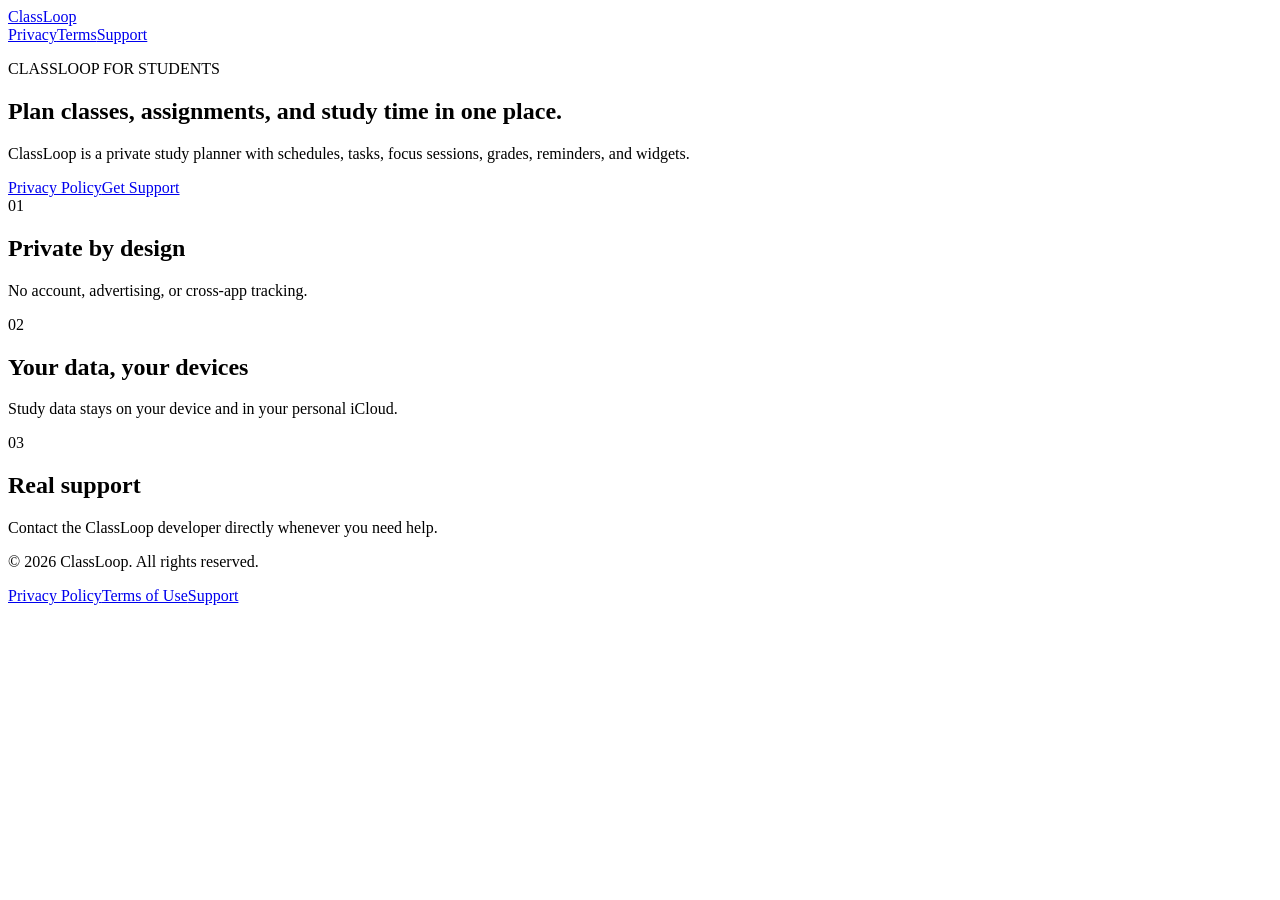
==== index.html @ ae7345e9 "Add initial index.html for ClassLoop website" ====
<!doctype html><html lang="en"><head><meta charset="utf-8"><meta name="viewport" content="width=device-width,initial-scale=1"><title>ClassLoop</title><meta name="description" content="Official website for the ClassLoop study planner."><link rel="stylesheet" href="/styles.css"></head><body><main class="shell"><header class="topbar"><a class="brand" href="/">ClassLoop</a><nav><a href="/privacy/">Privacy</a><a href="/terms/">Terms</a><a href="/support/">Support</a></nav></header><section class="hero"><p class="eyebrow">CLASSLOOP FOR STUDENTS</p><h1>Plan classes, assignments, and study time in one place.</h1><p class="lede">ClassLoop is a private study planner with schedules, tasks, focus sessions, grades, reminders, and widgets.</p><div class="actions"><a class="primary" href="/privacy/">Privacy Policy</a><a class="secondary" href="/support/">Get Support</a></div></section><section class="cards"><article><span>01</span><h2>Private by design</h2><p>No account, advertising, or cross-app tracking.</p></article><article><span>02</span><h2>Your data, your devices</h2><p>Study data stays on your device and in your personal iCloud.</p></article><article><span>03</span><h2>Real support</h2><p>Contact the ClassLoop developer directly whenever you need help.</p></article></section><footer><p>© 2026 ClassLoop. All rights reserved.</p><div><a href="/privacy/">Privacy Policy</a><a href="/terms/">Terms of Use</a><a href="/support/">Support</a></div></footer></main></body></html>
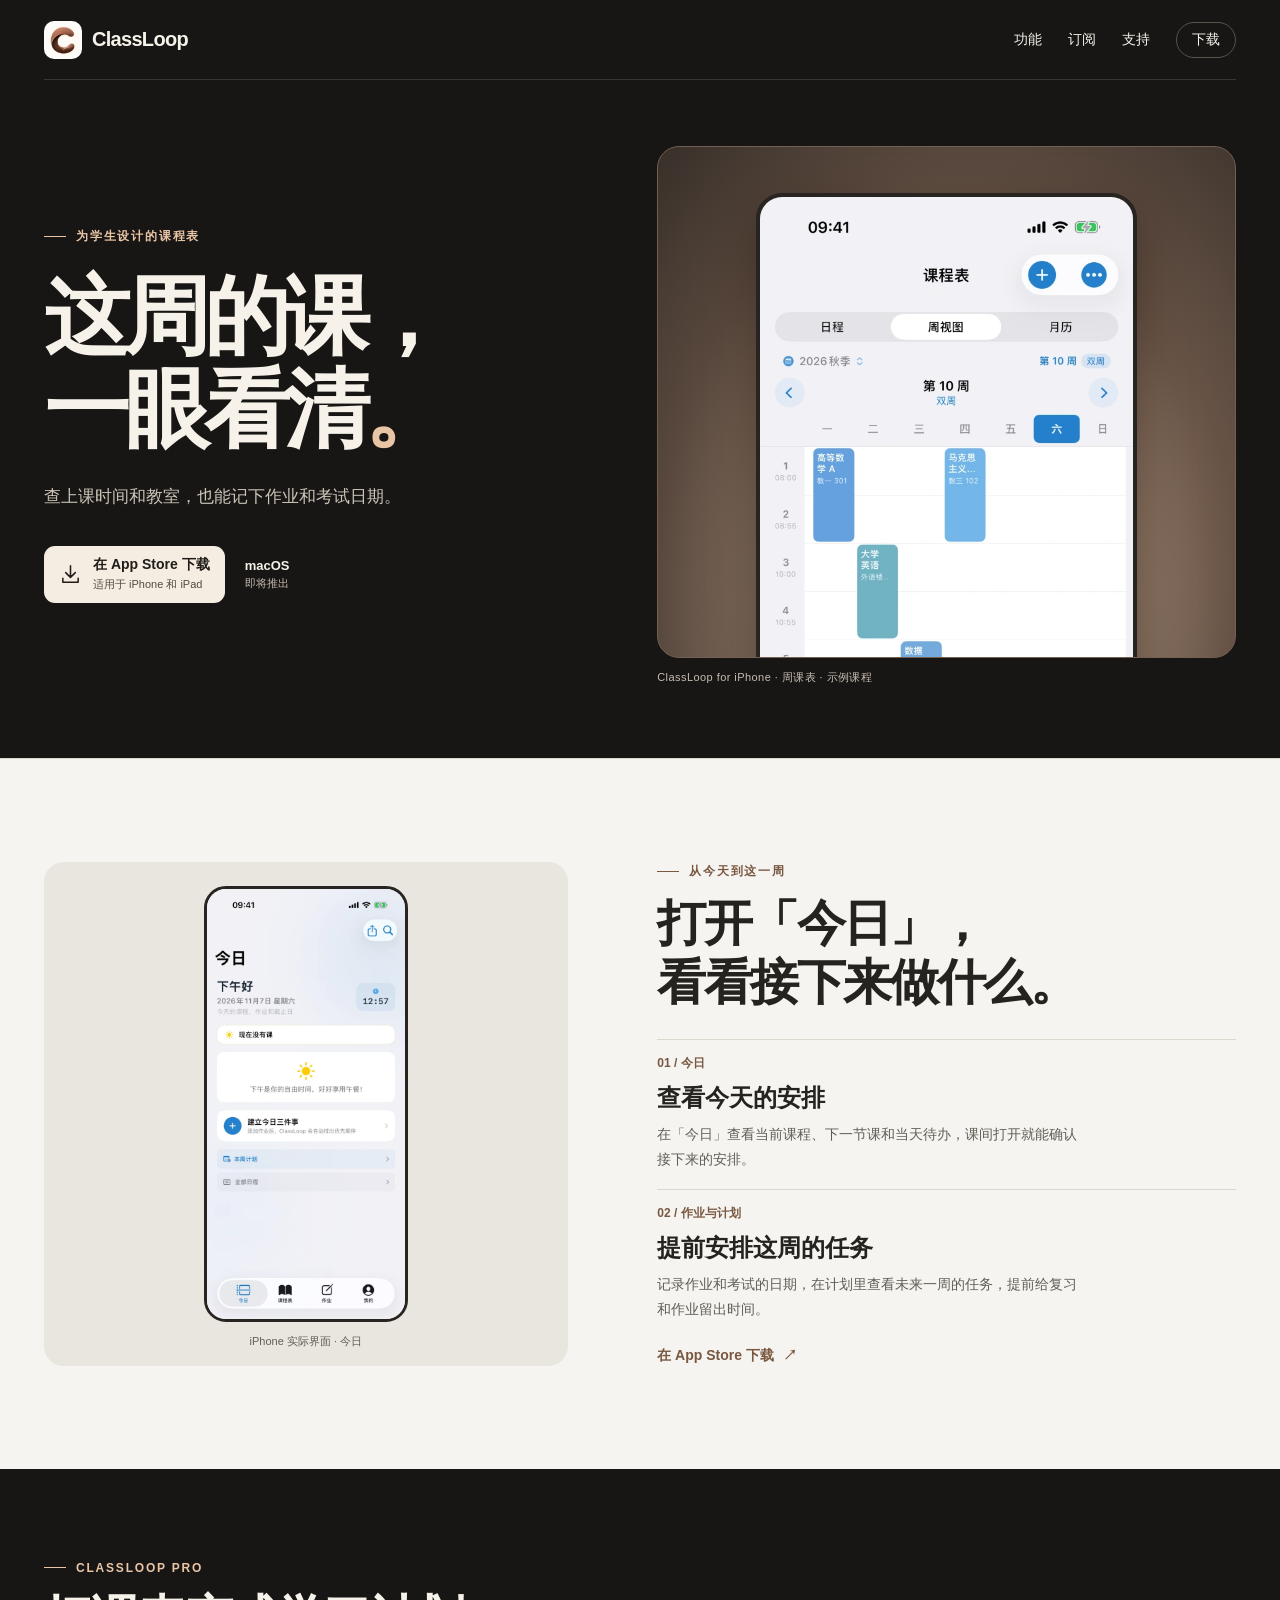
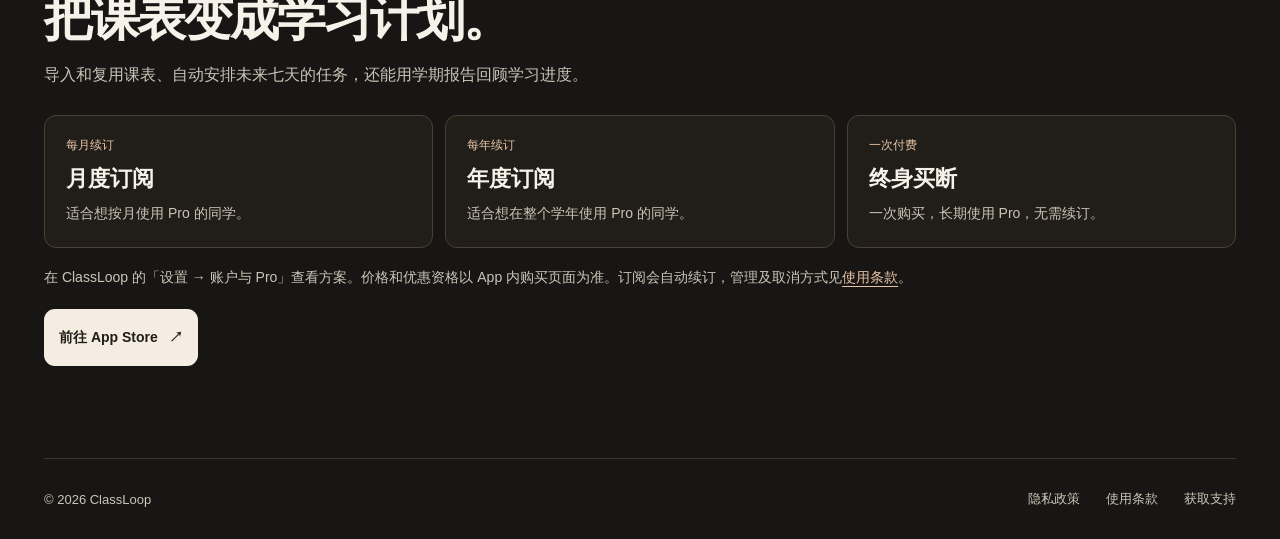
==== commit a2835a32: "Publish ClassLoop product homepage and localized support pages" ====
--- a/index.html
+++ b/index.html
@@ -1 +1,95 @@
-<!doctype html><html lang="en"><head><meta charset="utf-8"><meta name="viewport" content="width=device-width,initial-scale=1"><title>ClassLoop</title><meta name="description" content="Official website for the ClassLoop study planner."><link rel="stylesheet" href="/styles.css"></head><body><main class="shell"><header class="topbar"><a class="brand" href="/">ClassLoop</a><nav><a href="/privacy/">Privacy</a><a href="/terms/">Terms</a><a href="/support/">Support</a></nav></header><section class="hero"><p class="eyebrow">CLASSLOOP FOR STUDENTS</p><h1>Plan classes, assignments, and study time in one place.</h1><p class="lede">ClassLoop is a private study planner with schedules, tasks, focus sessions, grades, reminders, and widgets.</p><div class="actions"><a class="primary" href="/privacy/">Privacy Policy</a><a class="secondary" href="/support/">Get Support</a></div></section><section class="cards"><article><span>01</span><h2>Private by design</h2><p>No account, advertising, or cross-app tracking.</p></article><article><span>02</span><h2>Your data, your devices</h2><p>Study data stays on your device and in your personal iCloud.</p></article><article><span>03</span><h2>Real support</h2><p>Contact the ClassLoop developer directly whenever you need help.</p></article></section><footer><p>© 2026 ClassLoop. All rights reserved.</p><div><a href="/privacy/">Privacy Policy</a><a href="/terms/">Terms of Use</a><a href="/support/">Support</a></div></footer></main></body></html>
+<!doctype html>
+<html lang="zh-CN">
+<head>
+  <meta charset="utf-8">
+  <meta name="viewport" content="width=device-width, initial-scale=1">
+  <meta name="theme-color" content="#171614">
+  <meta name="description" content="ClassLoop 是一款为学生设计的课程表 App。查看每周课程，安排作业和考试。支持 iPhone 和 iPad。">
+  <title>ClassLoop — 学生的课程表</title>
+  <link rel="icon" href="assets/icon.webp" type="image/webp">
+  <link rel="stylesheet" href="home.css">
+  <script src="home.js" defer></script>
+</head>
+<body>
+  <header class="bar wrap">
+    <a class="brand" href="./"><img src="assets/icon.webp" width="38" height="38" alt="">ClassLoop</a>
+    <nav aria-label="主导航"><a href="#features">功能</a><a href="#pro">订阅</a><a href="support/">支持</a><a class="nav-download" href="https://apps.apple.com/app/id6762817263">下载</a></nav>
+  </header>
+  <main>
+    <section class="hero wrap">
+      <div class="intro">
+        <p class="eyebrow"><span></span> 为学生设计的课程表</p>
+        <h1>这周的课，<br>一眼看清<span class="period">。</span></h1>
+        <p class="lede">查上课时间和教室，也能记下作业和考试日期。</p>
+        <div class="downloads" id="download">
+          <a class="download" href="https://apps.apple.com/app/id6762817263">
+            <svg aria-hidden="true" viewBox="0 0 24 24" width="23" height="23" fill="none" stroke="currentColor" stroke-width="1.6" stroke-linecap="round" stroke-linejoin="round"><path d="M12 3v12m-5-5 5 5 5-5M4 16v4h16v-4"/></svg>
+            <span>在 App Store 下载<small>适用于 iPhone 和 iPad</small></span>
+          </a>
+          <div class="coming"><span>macOS</span><small>即将推出</small></div>
+        </div>
+      </div>
+      <figure class="week">
+        <div class="device-stage">
+          <div class="device-shot">
+            <img src="assets/schedule.webp" width="600" height="1305" alt="ClassLoop 的 iPhone 课表界面">
+          </div>
+        </div>
+        <figcaption>ClassLoop for iPhone · 周课表 · 示例课程</figcaption>
+      </figure>
+    </section>
+
+    <section class="features" id="features">
+      <div class="wrap feature-layout">
+        <figure class="today-shot"><img src="assets/today.webp" width="560" height="1218" alt="ClassLoop 的今日页面，显示当天状态及本周计划入口" loading="lazy"><figcaption>iPhone 实际界面 · 今日</figcaption></figure>
+        <div class="feature-content">
+        <div class="section-heading">
+          <p class="eyebrow"><span></span> 从今天到这一周</p>
+          <h2>打开「今日」，<br>看看接下来做什么。</h2>
+        </div>
+        <div class="details">
+          <article class="feature">
+            <div class="feature-copy"><p class="number">01 / 今日</p><h3>查看今天的安排</h3><p>在「今日」查看当前课程、下一节课和当天待办，课间打开就能确认接下来的安排。</p></div>
+          </article>
+          <article class="feature">
+            <div class="feature-copy"><p class="number">02 / 作业与计划</p><h3>提前安排这周的任务</h3><p>记录作业和考试的日期，在计划里查看未来一周的任务，提前给复习和作业留出时间。</p></div>
+          </article>
+        </div>
+        <a class="end-download" href="https://apps.apple.com/app/id6762817263">在 App Store 下载 <span aria-hidden="true">↗</span></a>
+        </div>
+      </div>
+    </section>
+    <section class="pro wrap" id="pro" aria-labelledby="pro-title">
+      <div class="section-heading">
+        <p class="eyebrow"><span></span> CLASSLOOP PRO</p>
+        <h2 id="pro-title">把课表变成学习计划。</h2>
+        <p class="pro-lead">导入和复用课表、自动安排未来七天的任务，还能用学期报告回顾学习进度。</p>
+      </div>
+      <div class="pro-plans">
+        <article>
+          <p class="plan-cycle">每月续订</p>
+          <h3>月度订阅</h3>
+          <p>适合想按月使用 Pro 的同学。</p>
+        </article>
+        <article>
+          <p class="plan-cycle">每年续订</p>
+          <h3>年度订阅</h3>
+          <p>适合想在整个学年使用 Pro 的同学。</p>
+        </article>
+        <article>
+          <p class="plan-cycle">一次付费</p>
+          <h3>终身买断</h3>
+          <p>一次购买，长期使用 Pro，无需续订。</p>
+        </article>
+      </div>
+      <p class="pro-note">在 ClassLoop 的「设置 → 账户与 Pro」查看方案。价格和优惠资格以 App 内购买页面为准。订阅会自动续订，管理及取消方式见<a href="terms/">使用条款</a>。</p>
+      <a class="download pro-download" href="https://apps.apple.com/app/id6762817263">前往 App Store <span aria-hidden="true">↗</span></a>
+    </section>
+  </main>
+
+  <footer class="wrap footer">
+    <span>© 2026 ClassLoop</span>
+    <nav aria-label="页脚导航"><a href="privacy/">隐私政策</a><a href="terms/">使用条款</a><a href="support/">获取支持</a></nav>
+  </footer>
+</body>
+</html>
--- a/home.css
+++ b/home.css
@@ -0,0 +1,215 @@
+:root {
+  color-scheme: light;
+  --paper: #f5f4f0;
+  --ink: #24231f;
+  --muted: #625e56;
+  --line: #dcd8ce;
+  --accent: #795840;
+  font-family: -apple-system, BlinkMacSystemFont, "PingFang SC", "Microsoft YaHei", sans-serif;
+}
+*, *::before, *::after { box-sizing: border-box; }
+body { margin: 0; background: var(--paper); color: var(--ink); }
+a { color: inherit; text-decoration: none; }
+a:focus-visible { outline: 2px solid var(--accent); outline-offset: 5px; }
+.wrap { width: min(1200px, calc(100% - 88px)); margin-inline: auto; }
+.bar, .footer { display: flex; align-items: center; justify-content: space-between; gap: 18px; }
+.bar { min-height: 80px; border-bottom: 1px solid var(--line); }
+.brand, nav { display: flex; align-items: center; gap: 10px; }
+.brand { font-size: 20px; font-weight: 750; letter-spacing: -.035em; }
+.brand img { border-radius: 10px; }
+nav { gap: 26px; font-size: 14px; }
+nav a:hover { color: var(--accent); text-decoration: underline; text-underline-offset: 5px; }
+.nav-download { padding: 8px 15px; border: 1px solid var(--line); border-radius: 99px; }
+.hero { display: grid; grid-template-columns: .95fr 1.05fr; align-items: center; gap: clamp(32px, 7vw, 104px); padding-block: 54px 64px; }
+h1, h2, h3, p { margin: 0; }
+.eyebrow { display: flex; gap: 10px; align-items: center; color: var(--accent); font-size: 12px; font-weight: 650; letter-spacing: .15em; }
+.eyebrow span { width: 22px; height: 1px; background: currentColor; }
+h1 { margin-top: 25px; font-size: clamp(46px, 5.4vw, 79px); line-height: 1.12; letter-spacing: -.07em; font-weight: 730; }
+.period { color: var(--accent); }
+.lede { max-width: 25em; margin-top: 25px; color: var(--muted); font-size: 17px; line-height: 1.9; }
+.downloads { display: flex; align-items: center; flex-wrap: wrap; gap: 20px; margin-top: 33px; }
+.download { display: flex; align-items: center; gap: 11px; min-height: 57px; border-radius: 8px; padding: 10px 15px; background: var(--ink); color: #fff; font-size: 14px; font-weight: 650; }
+.download:hover { background: #49372c; }
+.coming { font-size: 13px; font-weight: 650; }
+.download small, .coming small { display: block; margin-top: 3px; font-size: 11px; font-weight: 500; }
+.download small { color: #e2ddd6; }
+.coming small { color: var(--muted); }
+.week { min-width: 0; margin: 0; }
+.device-stage { display: grid; place-items: center; padding: 40px 24px; border-radius: 20px; background: radial-gradient(ellipse at 47% 18%, #f4e9dc, #d7c6b5); }
+.week img { display: block; width: min(58%, 240px); height: auto; border: 5px solid #272421; border-radius: 29px; box-shadow: 0 24px 46px #4a31254d, 0 0 0 1px #fff5; }
+.week figcaption { margin-top: 12px; color: var(--muted); text-align: center; font-size: 11px; letter-spacing: .04em; }
+.features { padding-block: 62px 72px; border-top: 1px solid var(--line); }
+.section-heading h2 { margin-top: 14px; font-size: clamp(28px, 4vw, 49px); line-height: 1.2; letter-spacing: -.05em; }
+.details { display: grid; grid-template-columns: repeat(2, minmax(0, 1fr)); gap: 28px; margin-top: 27px; }
+.feature { border-top: 1px solid var(--line); padding: 19px 0 0; }
+.feature h3 { margin-block: 8px; font-size: clamp(18px, 2vw, 24px); }
+.feature p { max-width: 30em; color: var(--muted); line-height: 1.8; font-size: 14px; }
+.feature .number { color: var(--accent); font-size: 12px; font-weight: 650; }
+.footer { min-height: 80px; padding-block: 18px; border-top: 1px solid var(--line); color: var(--muted); font-size: 13px; }
+.footer nav { flex-wrap: wrap; font-size: inherit; }
+@media (max-width: 820px) {
+  .wrap { width: calc(100% - 56px); }
+  .hero { grid-template-columns: 1fr; gap: 30px; padding-block: 39px; }
+  .week { width: min(100%, 550px); }
+}
+@media (max-width: 480px) {
+  .wrap { width: calc(100% - 36px); }
+  .bar { min-height: 65px; gap: 8px; }
+  .brand { font-size: 18px; gap: 7px; }
+  .brand img { width: 29px; height: 29px; }
+  nav { gap: 12px; font-size: 13px; }
+  .nav-download { padding: 6px 8px; }
+  .device-stage { padding-block: 25px; }
+  .features { padding-block: 38px; }
+  .details { grid-template-columns: 1fr; }
+  .footer { align-items: flex-start; flex-direction: column; justify-content: center; }
+}
+
+body { background: #171614; color: #f6f2ea; }
+.bar { border-color: #393631; }
+.bar nav a:hover { color: #e9c5a6; }
+.nav-download { border-color: #59534b; }
+.hero { padding-block: 66px 73px; gap: clamp(35px, 7vw, 96px); }
+.hero .eyebrow, .period { color: #e9c5a6; }
+.hero h1 { font-size: clamp(48px, 6.7vw, 92px); font-weight: 720; line-height: 1.08; }
+.lede { color: #ccc4b8; }
+.download { color: #201d19; background: #f5ede1; border-radius: 11px; transition: background .25s, transform .25s; }
+.download:hover { background: #fff; transform: translateY(-2px); }
+.download small { color: #544b42; }
+.coming small, .week figcaption { color: #c7bcb0; }
+.device-stage {
+  position: relative;
+  display: block;
+  aspect-ratio: 1.13;
+  overflow: hidden;
+  isolation: isolate;
+  padding: 0;
+  background: radial-gradient(ellipse at 56% 83%, #b2947d 0%, #675346 56%, #372f29 100%);
+  border: 1px solid #736053;
+  border-radius: 22px;
+}
+.device-stage::before {
+  position: absolute;
+  inset: 0;
+  content: "";
+  pointer-events: none;
+  background: radial-gradient(ellipse at 48% 100%, #fff5dd52, transparent 68%);
+}
+.device-shot {
+  position: absolute;
+  top: 9%;
+  left: 17%;
+  width: 66%;
+  transform: translate3d(0, var(--shot-y, 0px), 0);
+}
+.week img {
+  width: 100%;
+  max-width: none;
+  border: 4px solid #272421;
+  border-radius: 26px;
+  box-shadow: 0 16px 48px #25170e80;
+}
+.week figcaption { text-align: left; }
+.features { background: var(--paper); color: var(--ink); padding-block: clamp(52px, 8vw, 104px); }
+.feature-layout { display: grid; grid-template-columns: minmax(0, .95fr) minmax(0, 1.05fr); align-items: center; gap: clamp(28px, 7vw, 100px); }
+.today-shot { margin: 0; background: #e9e5df; padding: 24px 20px 17px; border-radius: 20px; text-align: center; }
+.today-shot img { display: block; margin-inline: auto; width: min(52%, 204px); height: auto; border: 3px solid #272421; border-radius: 22px; }
+.today-shot figcaption { margin-top: 12px; font-size: 11px; color: var(--muted); }
+.details { display: grid; grid-template-columns: 1fr; gap: 16px; }
+.feature { padding-top: 13px; }
+.end-download { display: inline-flex; gap: 9px; margin-top: 24px; font-size: 14px; font-weight: 700; color: var(--accent); }
+.end-download:hover { text-decoration: underline; text-underline-offset: 5px; }
+.footer { border: 0; color: #ccc4b8; }
+
+@media (prefers-reduced-motion: no-preference) {
+  .intro > * { animation: arrive .7s cubic-bezier(.21,.72,.21,1) both; }
+  .intro h1 { animation-delay: .07s; }
+  .intro .lede { animation-delay: .14s; }
+  .intro .downloads { animation-delay: .21s; }
+  .week { animation: arrive .8s .09s cubic-bezier(.21,.72,.21,1) both; }
+  
+  .week img { animation: screen-arrive .95s .12s cubic-bezier(.16,1,.3,1) both; }
+  @keyframes screen-arrive { from { opacity: .35; transform: translateY(42px) scale(.96); } to { opacity: 1; transform: translateY(0) scale(1); } }
+  @keyframes arrive { from { opacity: 0; transform: translateY(15px); } to { opacity: 1; transform: translateY(0); } }
+
+  .feature-layout.in-view .today-shot, .feature-layout.in-view .feature-content { animation: arrive .7s cubic-bezier(.21,.72,.21,1) both; }
+  .feature-layout.in-view .feature-content { animation-delay: .08s; }
+}
+@media (max-width: 820px) {
+  .hero { gap: 23px; padding-block: 28px 32px; }
+  .hero h1 { margin-top: 15px; font-size: clamp(41px, 8vw, 65px); }
+  .lede { margin-top: 12px; font-size: 15px; line-height: 1.65; }
+  .downloads { margin-top: 17px; gap: 16px; }
+  .download { min-height: 49px; }
+  .device-stage { aspect-ratio: 1.27; }
+  .feature-layout { grid-template-columns: 1fr; }
+  .today-shot { order: 1; }
+}
+@media (prefers-reduced-motion: reduce) {
+  .download { transition: none; }
+  .download:hover, .device-shot { transform: none; }
+}
+
+.info-document {
+  max-width: 700px;
+  margin-inline: auto;
+  padding-block: clamp(46px, 8vw, 96px);
+}
+.info-document .eyebrow, .info-document a { color: #e9c5a6; }
+.info-document h1 { font-size: clamp(42px, 7vw, 74px); }
+.info-document p:not(.eyebrow) { color: #ccc4b8; line-height: 1.85; }
+.info-document .info-lead { margin-top: 20px; font-size: 18px; }
+.info-document section {
+  margin-top: 28px;
+  padding-top: 24px;
+  border-top: 1px solid #393631;
+}
+.info-document section h2 { margin-bottom: 8px; font-size: 20px; }
+.info-document section p + p { margin-top: 10px; }
+.info-document section a { text-decoration: underline; text-underline-offset: 4px; }
+.info-page .footer { border-top: 1px solid #393631; }
+.info-page .footer [aria-current="page"] { color: #e9c5a6; }
+.contact-card {
+  display: grid;
+  gap: 6px;
+  margin-top: 24px;
+  padding: 18px;
+  border: 1px solid #59534b;
+  border-radius: 11px;
+  background: #211e1a;
+  overflow-wrap: anywhere;
+}
+.contact-card:hover { border-color: #e9c5a6; }
+.contact-card small { color: #ccc4b8; }
+
+.pro {
+  padding-block: clamp(48px, 8vw, 92px);
+  border-bottom: 1px solid #393631;
+}
+.pro .eyebrow, .plan-cycle, .pro-note a { color: #e9c5a6; }
+.pro-lead, .pro-note, .pro-plans article > p:last-child { color: #ccc4b8; line-height: 1.75; }
+.pro-lead { margin-top: 14px; }
+.pro-plans {
+  display: grid;
+  grid-template-columns: repeat(3, minmax(0, 1fr));
+  gap: 12px;
+  margin-top: 26px;
+}
+.pro-plans article {
+  padding: 21px;
+  border: 1px solid #4b4036;
+  border-radius: 12px;
+  background: #211e1a;
+}
+.plan-cycle { margin-bottom: 10px; font-size: 12px; }
+.pro-plans h3 { margin-bottom: 7px; font-size: 22px; }
+.pro-plans article > p:last-child, .pro-note { font-size: 14px; }
+.pro-note { margin-top: 17px; }
+.pro-note a { text-decoration: underline; text-underline-offset: 4px; }
+.pro-download { display: inline-flex; margin-top: 20px; }
+@media (max-width: 640px) {
+  .pro-plans { grid-template-columns: 1fr; }
+}
+@media (max-width: 360px) {
+  .bar nav { gap: 8px; }
+}
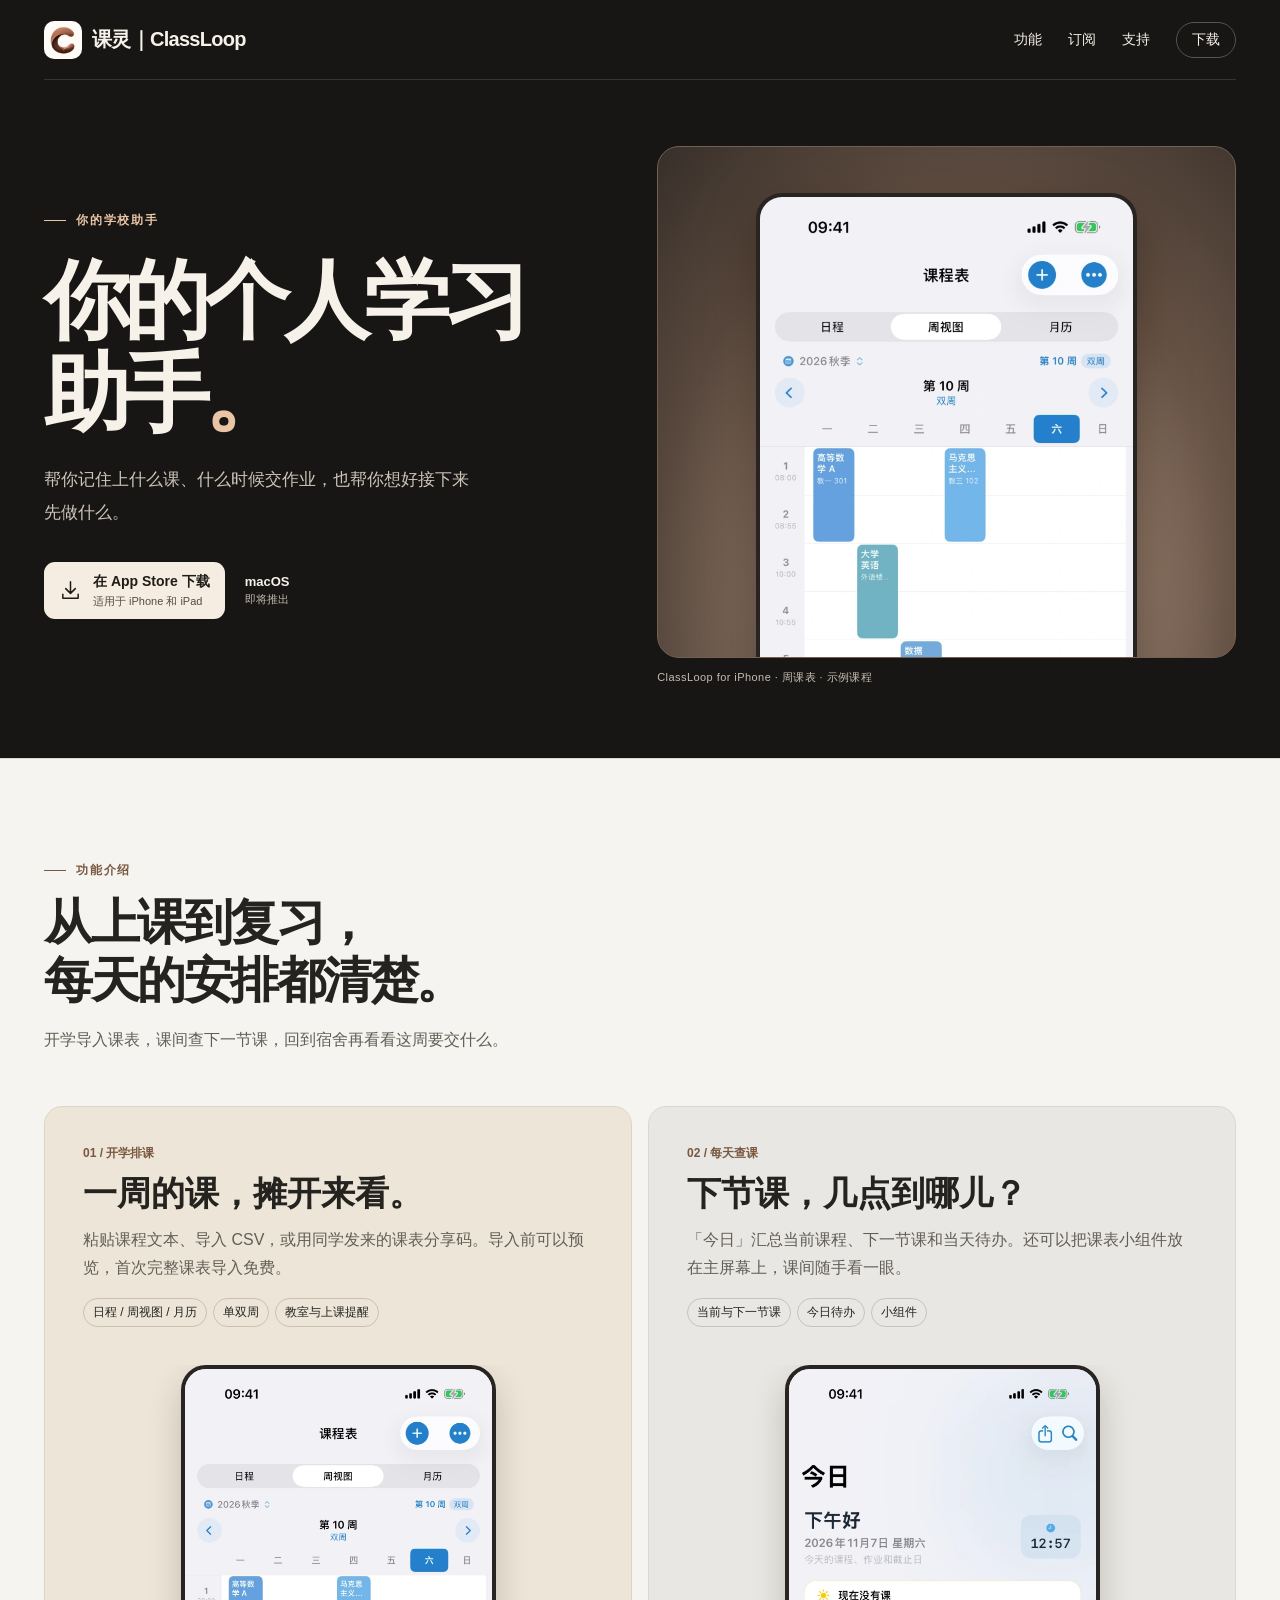
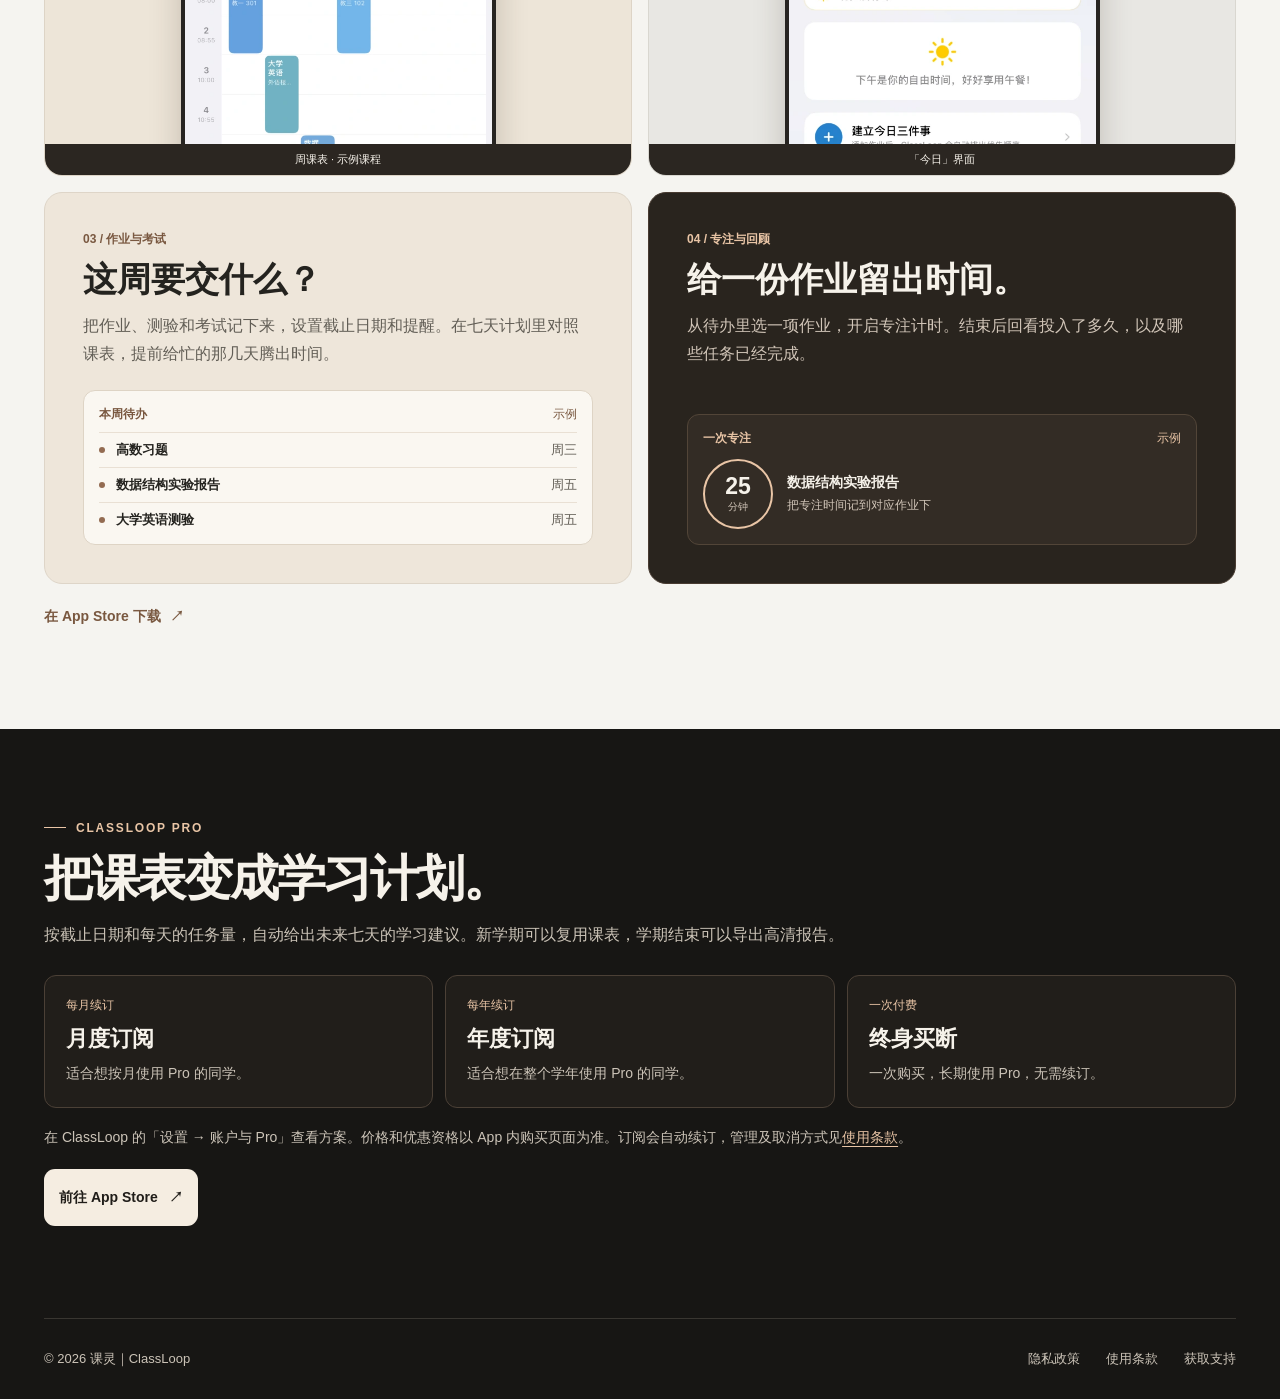
==== commit 36f62d86: "Update ClassLoop branding and feature showcase" ====
--- a/index.html
+++ b/index.html
@@ -4,23 +4,23 @@
   <meta charset="utf-8">
   <meta name="viewport" content="width=device-width, initial-scale=1">
   <meta name="theme-color" content="#171614">
-  <meta name="description" content="ClassLoop 是一款为学生设计的课程表 App。查看每周课程，安排作业和考试。支持 iPhone 和 iPad。">
-  <title>ClassLoop — 学生的课程表</title>
+  <meta name="description" content="课灵｜ClassLoop 是你的个人学习助手。查看下一节课和近期截止日期，用建议学习安排规划这一周。支持 iPhone 和 iPad。">
+  <title>课灵｜ClassLoop — 个人学习助手</title>
   <link rel="icon" href="assets/icon.webp" type="image/webp">
   <link rel="stylesheet" href="home.css">
   <script src="home.js" defer></script>
 </head>
 <body>
   <header class="bar wrap">
-    <a class="brand" href="./"><img src="assets/icon.webp" width="38" height="38" alt="">ClassLoop</a>
+    <a class="brand" href="./"><img src="assets/icon.webp" width="38" height="38" alt="">课灵｜ClassLoop</a>
     <nav aria-label="主导航"><a href="#features">功能</a><a href="#pro">订阅</a><a href="support/">支持</a><a class="nav-download" href="https://apps.apple.com/app/id6762817263">下载</a></nav>
   </header>
   <main>
     <section class="hero wrap">
       <div class="intro">
-        <p class="eyebrow"><span></span> 为学生设计的课程表</p>
-        <h1>这周的课，<br>一眼看清<span class="period">。</span></h1>
-        <p class="lede">查上课时间和教室，也能记下作业和考试日期。</p>
+        <p class="eyebrow"><span></span> 你的学校助手</p>
+        <h1>你的个人学习助手<span class="period">。</span></h1>
+        <p class="lede">帮你记住上什么课、什么时候交作业，也帮你想好接下来先做什么。</p>
         <div class="downloads" id="download">
           <a class="download" href="https://apps.apple.com/app/id6762817263">
             <svg aria-hidden="true" viewBox="0 0 24 24" width="23" height="23" fill="none" stroke="currentColor" stroke-width="1.6" stroke-linecap="round" stroke-linejoin="round"><path d="M12 3v12m-5-5 5 5 5-5M4 16v4h16v-4"/></svg>
@@ -39,31 +39,81 @@
       </figure>
     </section>
 
-    <section class="features" id="features">
-      <div class="wrap feature-layout">
-        <figure class="today-shot"><img src="assets/today.webp" width="560" height="1218" alt="ClassLoop 的今日页面，显示当天状态及本周计划入口" loading="lazy"><figcaption>iPhone 实际界面 · 今日</figcaption></figure>
-        <div class="feature-content">
-        <div class="section-heading">
-          <p class="eyebrow"><span></span> 从今天到这一周</p>
-          <h2>打开「今日」，<br>看看接下来做什么。</h2>
+    <section class="features" id="features" aria-labelledby="features-title">
+      <div class="wrap">
+        <header class="section-heading features-heading">
+          <p class="eyebrow"><span></span> 功能介绍</p>
+          <h2 id="features-title">从上课到复习，<br>每天的安排都清楚。</h2>
+          <p>开学导入课表，课间查下一节课，回到宿舍再看看这周要交什么。</p>
+        </header>
+
+        <div class="feature-layout feature-showcase">
+          <article class="showcase-card schedule-showcase">
+            <div class="showcase-copy">
+              <p class="number">01 / 开学排课</p>
+              <h3>一周的课，摊开来看。</h3>
+              <p>粘贴课程文本、导入 CSV，或用同学发来的课表分享码。导入前可以预览，首次完整课表导入免费。</p>
+              <ul class="feature-tags" aria-label="课表功能">
+                <li>日程 / 周视图 / 月历</li><li>单双周</li><li>教室与上课提醒</li>
+              </ul>
+            </div>
+            <figure class="showcase-shot">
+              <img src="assets/schedule.webp" width="600" height="1305" alt="ClassLoop 周课表显示一周的课程和教室" loading="lazy">
+              <figcaption>周课表 · 示例课程</figcaption>
+            </figure>
+          </article>
+
+          <article class="showcase-card today-showcase">
+            <div class="showcase-copy">
+              <p class="number">02 / 每天查课</p>
+              <h3>下节课，几点到哪儿？</h3>
+              <p>「今日」汇总当前课程、下一节课和当天待办。还可以把课表小组件放在主屏幕上，课间随手看一眼。</p>
+              <ul class="feature-tags" aria-label="今日功能">
+                <li>当前与下一节课</li><li>今日待办</li><li>小组件</li>
+              </ul>
+            </div>
+            <figure class="showcase-shot">
+              <img src="assets/today.webp" width="560" height="1218" alt="ClassLoop 今日界面显示当天状态和本周计划入口" loading="lazy">
+              <figcaption>「今日」界面</figcaption>
+            </figure>
+          </article>
         </div>
-        <div class="details">
-          <article class="feature">
-            <div class="feature-copy"><p class="number">01 / 今日</p><h3>查看今天的安排</h3><p>在「今日」查看当前课程、下一节课和当天待办，课间打开就能确认接下来的安排。</p></div>
+
+        <div class="study-routine">
+          <article class="routine-card tasks-story">
+            <p class="number">03 / 作业与考试</p>
+            <h3>这周要交什么？</h3>
+            <p>把作业、测验和考试记下来，设置截止日期和提醒。在七天计划里对照课表，提前给忙的那几天腾出时间。</p>
+            <div class="routine-example">
+              <p class="example-label">本周待办 <span>示例</span></p>
+              <ul class="deadline-list">
+                <li><span class="deadline-dot"></span><strong>高数习题</strong><span class="deadline-day">周三</span></li>
+                <li><span class="deadline-dot"></span><strong>数据结构实验报告</strong><span class="deadline-day">周五</span></li>
+                <li><span class="deadline-dot"></span><strong>大学英语测验</strong><span class="deadline-day">周五</span></li>
+              </ul>
+            </div>
           </article>
-          <article class="feature">
-            <div class="feature-copy"><p class="number">02 / 作业与计划</p><h3>提前安排这周的任务</h3><p>记录作业和考试的日期，在计划里查看未来一周的任务，提前给复习和作业留出时间。</p></div>
+          <article class="routine-card focus-story">
+            <p class="number">04 / 专注与回顾</p>
+            <h3>给一份作业留出时间。</h3>
+            <p>从待办里选一项作业，开启专注计时。结束后回看投入了多久，以及哪些任务已经完成。</p>
+            <div class="routine-example focus-example">
+              <p class="example-label">一次专注 <span>示例</span></p>
+              <div class="focus-session">
+                <div class="focus-ring"><strong>25</strong><span>分钟</span></div>
+                <div><strong>数据结构实验报告</strong><p>把专注时间记到对应作业下</p></div>
+              </div>
+            </div>
           </article>
         </div>
         <a class="end-download" href="https://apps.apple.com/app/id6762817263">在 App Store 下载 <span aria-hidden="true">↗</span></a>
-        </div>
       </div>
     </section>
     <section class="pro wrap" id="pro" aria-labelledby="pro-title">
       <div class="section-heading">
         <p class="eyebrow"><span></span> CLASSLOOP PRO</p>
         <h2 id="pro-title">把课表变成学习计划。</h2>
-        <p class="pro-lead">导入和复用课表、自动安排未来七天的任务，还能用学期报告回顾学习进度。</p>
+        <p class="pro-lead">按截止日期和每天的任务量，自动给出未来七天的学习建议。新学期可以复用课表，学期结束可以导出高清报告。</p>
       </div>
       <div class="pro-plans">
         <article>
@@ -88,7 +138,7 @@
   </main>
 
   <footer class="wrap footer">
-    <span>© 2026 ClassLoop</span>
+    <span>© 2026 课灵｜ClassLoop</span>
     <nav aria-label="页脚导航"><a href="privacy/">隐私政策</a><a href="terms/">使用条款</a><a href="support/">获取支持</a></nav>
   </footer>
 </body>
--- a/home.css
+++ b/home.css
@@ -122,17 +122,17 @@
 .footer { border: 0; color: #ccc4b8; }
 
 @media (prefers-reduced-motion: no-preference) {
-  .intro > * { animation: arrive .7s cubic-bezier(.21,.72,.21,1) both; }
+  .intro > * { animation: arrive .82s cubic-bezier(.21,.72,.21,1) both; }
   .intro h1 { animation-delay: .07s; }
   .intro .lede { animation-delay: .14s; }
   .intro .downloads { animation-delay: .21s; }
-  .week { animation: arrive .8s .09s cubic-bezier(.21,.72,.21,1) both; }
+  .week { animation: arrive .92s .09s cubic-bezier(.21,.72,.21,1) both; }
   
-  .week img { animation: screen-arrive .95s .12s cubic-bezier(.16,1,.3,1) both; }
+  .week img { animation: screen-arrive 1.08s .12s cubic-bezier(.16,1,.3,1) both; }
   @keyframes screen-arrive { from { opacity: .35; transform: translateY(42px) scale(.96); } to { opacity: 1; transform: translateY(0) scale(1); } }
   @keyframes arrive { from { opacity: 0; transform: translateY(15px); } to { opacity: 1; transform: translateY(0); } }
 
-  .feature-layout.in-view .today-shot, .feature-layout.in-view .feature-content { animation: arrive .7s cubic-bezier(.21,.72,.21,1) both; }
+  .feature-layout.in-view .today-shot, .feature-layout.in-view .feature-content { animation: arrive .82s cubic-bezier(.21,.72,.21,1) both; }
   .feature-layout.in-view .feature-content { animation-delay: .08s; }
 }
 @media (max-width: 820px) {
@@ -213,3 +213,149 @@
 @media (max-width: 360px) {
   .bar nav { gap: 8px; }
 }
+
+.features-heading { margin-bottom: clamp(24px, 5vw, 52px); }
+.features-heading > p:last-child {
+  margin-top: 16px;
+  color: var(--muted);
+  line-height: 1.75;
+}
+.feature-showcase {
+  grid-template-columns: repeat(2, minmax(0, 1fr));
+  align-items: stretch;
+  gap: 16px;
+}
+.showcase-card {
+  display: grid;
+  grid-template-rows: 1fr auto;
+  overflow: hidden;
+  border-radius: 18px;
+  border: 1px solid #ddd4c6;
+  background: #ede5d8;
+}
+.today-showcase { background: #e8e7e3; border-color: #d9d7d0; }
+.showcase-copy { padding: clamp(21px, 4vw, 38px); }
+.showcase-copy h3, .study-routine h3 { margin-block: 9px; font-size: clamp(22px, 3vw, 34px); }
+.showcase-copy > p:last-of-type, .study-routine article > p:last-child { color: var(--muted); line-height: 1.75; }
+.features .number { font-size: 12px; font-weight: 650; color: var(--accent); }
+.feature-tags {
+  display: flex;
+  flex-wrap: wrap;
+  gap: 6px;
+  padding: 0;
+  margin: 16px 0 0;
+  list-style: none;
+}
+.feature-tags li {
+  border: 1px solid #33271830;
+  border-radius: 999px;
+  padding: 5px 9px;
+  font-size: 12px;
+}
+.showcase-shot {
+  display: grid;
+  grid-template-rows: minmax(0, 1fr) auto;
+  height: clamp(240px, 36vw, 410px);
+  justify-items: center;
+  overflow: hidden;
+  margin: 0;
+  padding-inline: 18px;
+}
+.showcase-shot img {
+  display: block;
+  width: min(68%, 315px);
+  height: auto;
+  border: 4px solid #272421;
+  border-radius: 25px;
+  box-shadow: 0 15px 32px #36281b38;
+}
+.showcase-shot figcaption {
+  z-index: 1;
+  width: calc(100% + 36px);
+  padding: 8px;
+  background: #2b2621;
+  color: #f6f2ea;
+  text-align: center;
+  font-size: 11px;
+}
+.study-routine {
+  display: grid;
+  grid-template-columns: repeat(2, minmax(0, 1fr));
+  gap: 24px;
+  margin-top: 30px;
+}
+.study-routine article { padding-top: 15px; border-top: 1px solid var(--line); }
+@media (max-width: 680px) {
+  .feature-showcase, .study-routine { grid-template-columns: 1fr; }
+}
+@media (prefers-reduced-motion: no-preference) {
+  .feature-showcase.in-view .showcase-card { animation: arrive .82s cubic-bezier(.21,.72,.21,1) both; }
+  .feature-showcase.in-view .showcase-card:nth-child(2) { animation-delay: .08s; }
+}
+
+.brand { white-space: nowrap; }
+@media (max-width: 480px) {
+  .brand { font-size: 16px; }
+}
+@media (max-width: 360px) {
+  .brand img { width: 24px; height: 24px; }
+  .bar nav { font-size: 12px; }
+}
+
+.study-routine { gap: 16px; margin-top: 16px; }
+.study-routine .routine-card {
+  display: grid;
+  grid-template-rows: auto auto 1fr auto;
+  padding: clamp(21px, 4vw, 38px);
+  border: 1px solid #ded5c8;
+  border-radius: 18px;
+  background: #eee6da;
+}
+.routine-card > h3 + p { color: var(--muted); line-height: 1.75; }
+.routine-example {
+  margin-top: 22px;
+  padding: 15px;
+  border: 1px solid #ded4c5;
+  border-radius: 12px;
+  background: #faf7f1;
+}
+.example-label {
+  display: flex;
+  align-items: center;
+  justify-content: space-between;
+  gap: 8px;
+  color: var(--accent);
+  font-size: 12px;
+  font-weight: 650;
+}
+.example-label span { font-weight: 500; }
+.deadline-list { list-style: none; padding: 0; margin: 9px 0 0; }
+.deadline-list li {
+  display: grid;
+  grid-template-columns: 8px minmax(0, 1fr) auto;
+  gap: 9px;
+  align-items: center;
+  padding-block: 8px;
+  border-top: 1px solid #e9e0d4;
+  font-size: 13px;
+}
+.deadline-list li:last-child { padding-bottom: 0; }
+.deadline-dot { width: 6px; height: 6px; border-radius: 50%; background: #936b51; }
+.deadline-day { color: var(--muted); }
+.study-routine .focus-story { background: #29241e; border-color: #483b31; color: #f6f2ea; }
+.focus-story .number, .focus-example .example-label { color: #e9c5a6; }
+.focus-story > h3 + p, .focus-session p { color: #d1c5b8; }
+.focus-example { background: #332c25; border-color: #524538; }
+.focus-session { display: flex; align-items: center; gap: 14px; margin-top: 12px; font-size: 14px; }
+.focus-session p { margin-top: 4px; line-height: 1.5; font-size: 12px; }
+.focus-ring {
+  display: grid;
+  flex: 0 0 70px;
+  height: 70px;
+  align-content: center;
+  justify-items: center;
+  border: 2px solid #e9c5a6;
+  border-radius: 50%;
+}
+.focus-ring strong { font-size: 23px; line-height: 1.1; }
+.focus-ring span { color: #d1c5b8; font-size: 10px; }
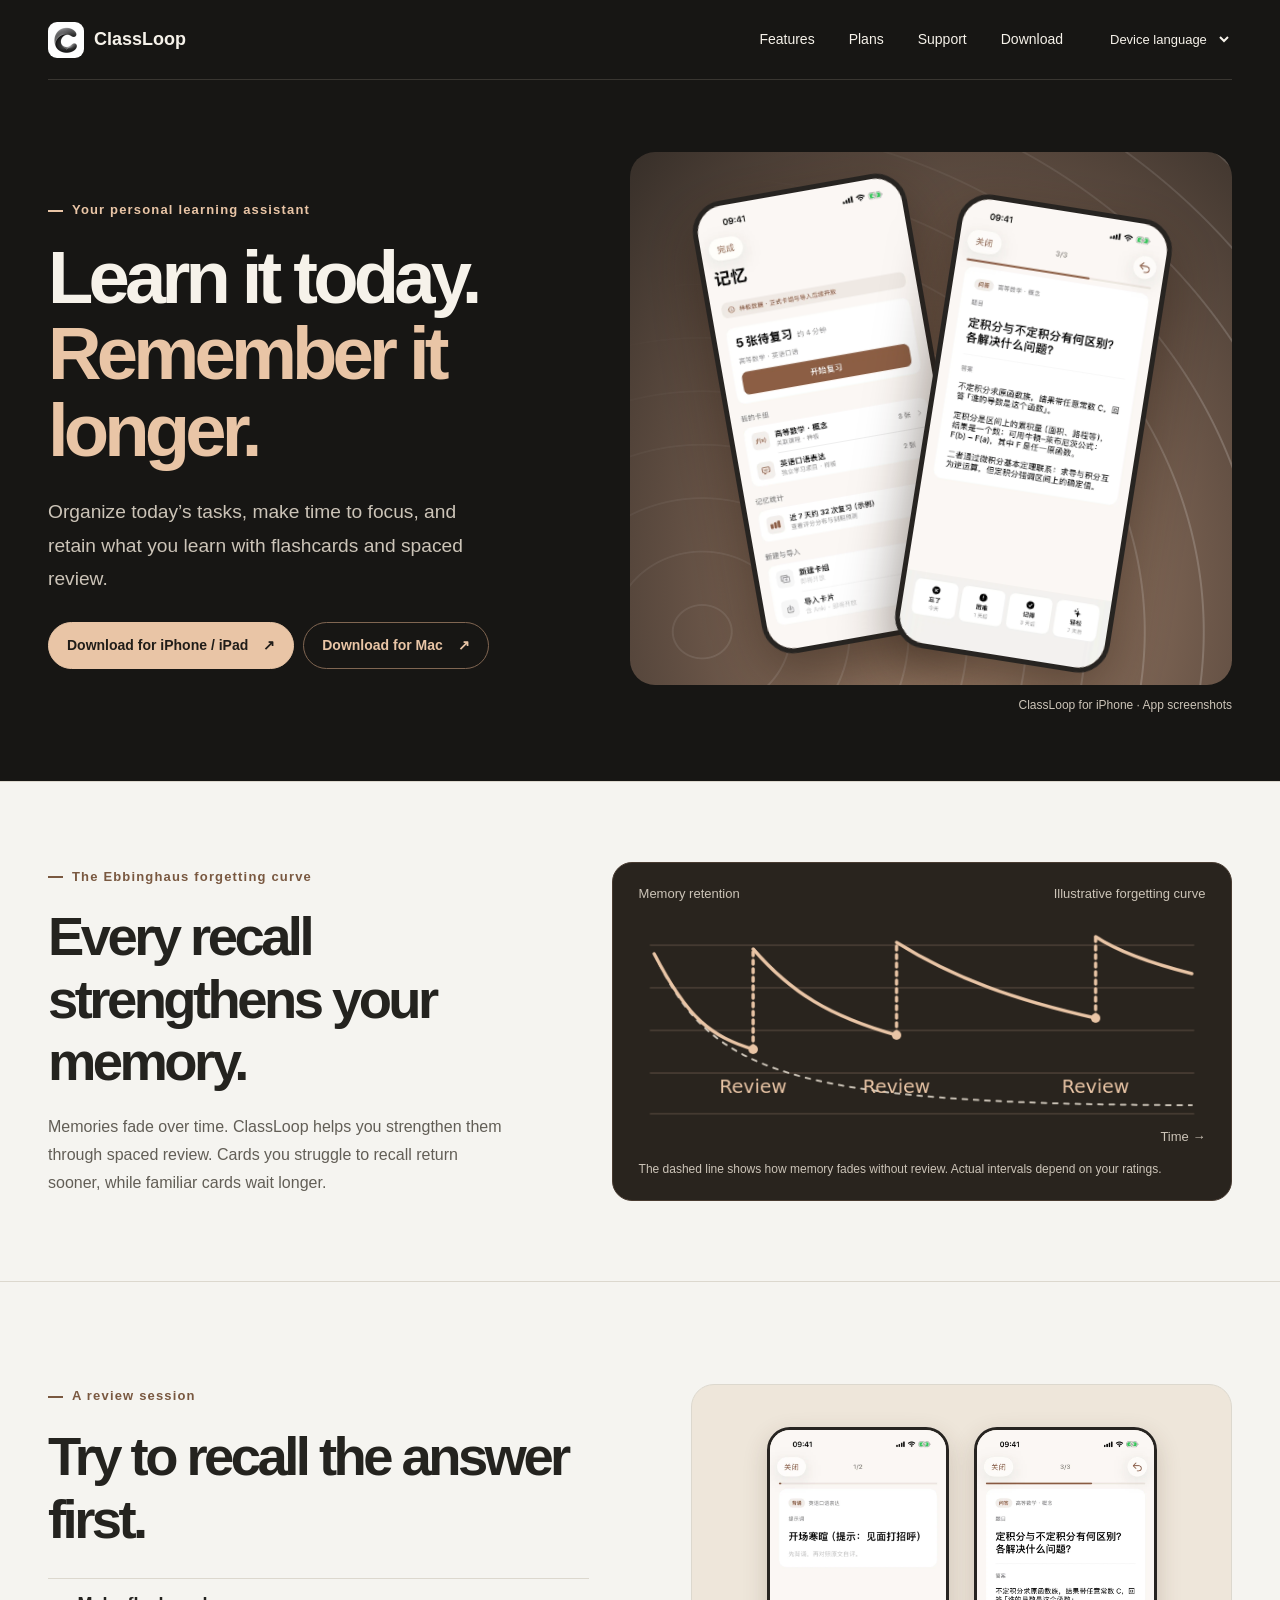
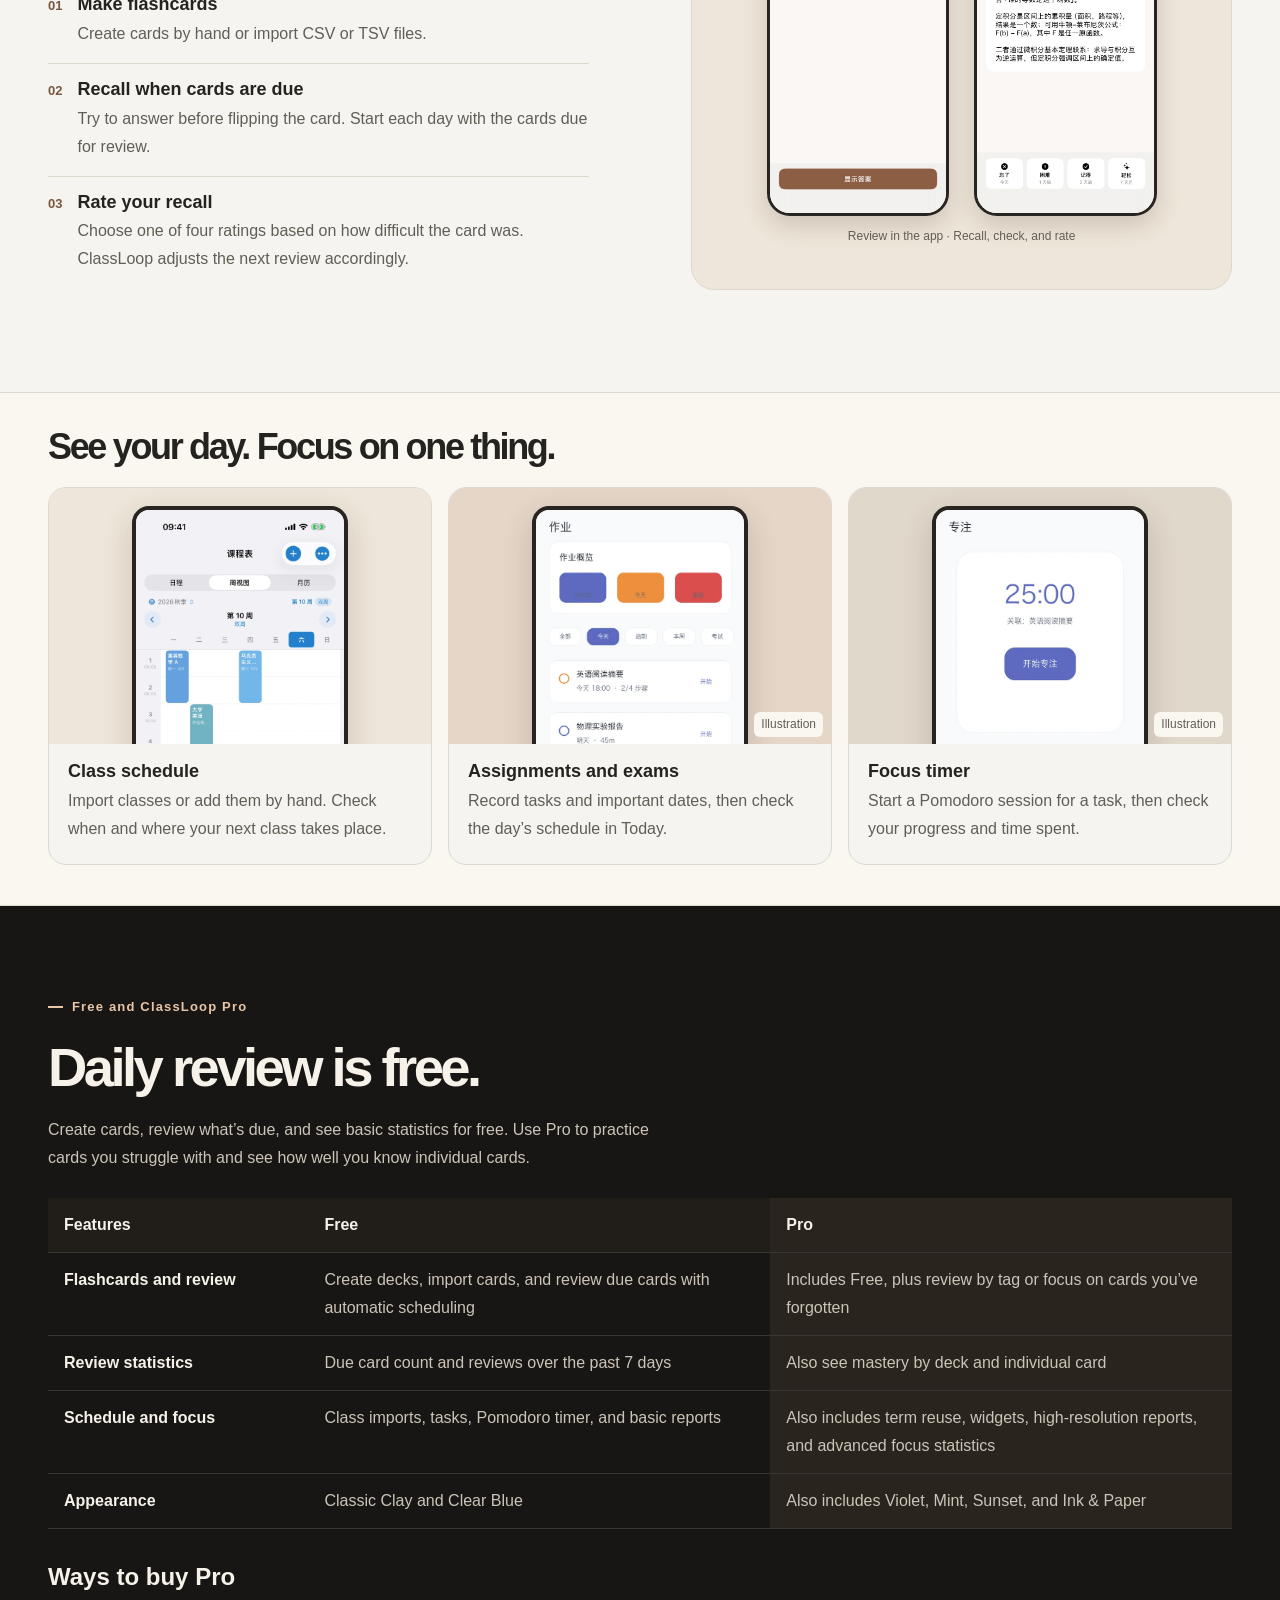
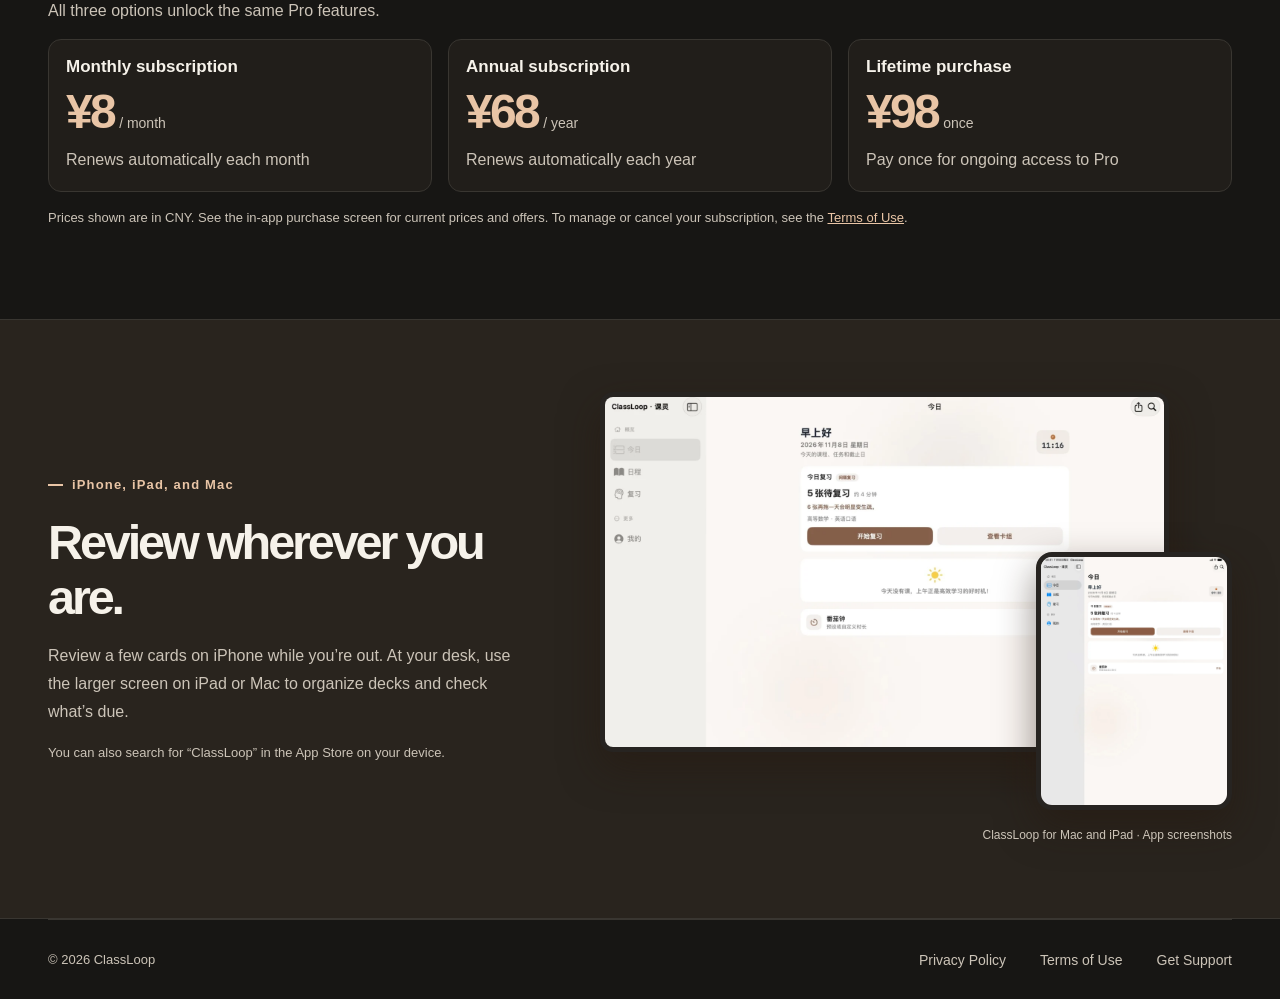
==== commit 38943559: "Publish multilingual ClassLoop learning assistant website" ====
--- a/index.html
+++ b/index.html
@@ -3,143 +3,171 @@
 <head>
   <meta charset="utf-8">
   <meta name="viewport" content="width=device-width, initial-scale=1">
+  <meta name="color-scheme" content="light dark">
   <meta name="theme-color" content="#171614">
-  <meta name="description" content="课灵｜ClassLoop 是你的个人学习助手。查看下一节课和近期截止日期，用建议学习安排规划这一周。支持 iPhone 和 iPad。">
-  <title>课灵｜ClassLoop — 个人学习助手</title>
-  <link rel="icon" href="assets/icon.webp" type="image/webp">
-  <link rel="stylesheet" href="home.css">
+  <meta name="description" content="课灵 ClassLoop 是你的个人学习助手。用课表和任务安排每天的学习，用专注计时投入当下，再通过记忆卡与间隔复习巩固所学。支持 iPhone、iPad 和 Mac。">
+  <title>课灵 ClassLoop — 你的个人学习助手</title>
+  <link rel="icon" href="assets/classloop-icon.webp" type="image/webp">
+  <link rel="stylesheet" href="landing.css">
   <script src="home.js" defer></script>
+  <link rel="stylesheet" href="language.css">
+  <script src="language.js" data-page="index.html"></script>
 </head>
 <body>
-  <header class="bar wrap">
-    <a class="brand" href="./"><img src="assets/icon.webp" width="38" height="38" alt="">课灵｜ClassLoop</a>
-    <nav aria-label="主导航"><a href="#features">功能</a><a href="#pro">订阅</a><a href="support/">支持</a><a class="nav-download" href="https://apps.apple.com/app/id6762817263">下载</a></nav>
+  <a class="skip" href="#main">跳到正文</a>
+  <header class="shell header">
+    <a class="brand" href="index.html"><img src="assets/classloop-icon.webp" width="36" height="36" alt="">课灵｜ClassLoop</a>
+    <nav aria-label="主导航">
+      <a href="#features">功能</a>
+      <a href="#pro">订阅</a>
+      <a href="support/index.html">支持</a>
+      <a class="nav-download" href="https://apps.apple.com/cn/app/classloop-study-planner/id6762817263">下载</a>
+
+      <label class="language-switch" hidden><select aria-label="网站语言"><option value="auto">跟随设备</option><option value="zh-CN" lang="zh-CN">简体中文</option><option value="zh-Hant" lang="zh-Hant">繁體中文</option><option value="en" lang="en">English</option></select></label>
+    </nav>
   </header>
-  <main>
-    <section class="hero wrap">
-      <div class="intro">
-        <p class="eyebrow"><span></span> 你的学校助手</p>
-        <h1>你的个人学习助手<span class="period">。</span></h1>
-        <p class="lede">帮你记住上什么课、什么时候交作业，也帮你想好接下来先做什么。</p>
-        <div class="downloads" id="download">
-          <a class="download" href="https://apps.apple.com/app/id6762817263">
-            <svg aria-hidden="true" viewBox="0 0 24 24" width="23" height="23" fill="none" stroke="currentColor" stroke-width="1.6" stroke-linecap="round" stroke-linejoin="round"><path d="M12 3v12m-5-5 5 5 5-5M4 16v4h16v-4"/></svg>
-            <span>在 App Store 下载<small>适用于 iPhone 和 iPad</small></span>
-          </a>
-          <div class="coming"><span>macOS</span><small>即将推出</small></div>
+  <main id="main">
+    <section class="shell hero" aria-labelledby="hero-title">
+      <div class="hero-copy">
+        <p class="kicker">你的个人学习助手</p>
+        <h1 id="hero-title">把学过的，<br><em>记得更久。</em></h1>
+        <p class="intro">用 ClassLoop 理清今天的任务，留出专注时间，再用记忆卡和间隔复习，把学过的知识慢慢记牢。</p>
+        <div class="hero-actions" id="download" role="group" aria-label="免费下载 ClassLoop">
+          <a class="button" href="https://apps.apple.com/cn/app/classloop-study-planner/id6762817263">下载 iPhone / iPad 版 <span aria-hidden="true">↗</span></a>
+          <a class="button secondary" href="https://apps.apple.com/cn/app/classloop-study-planner/id6762817263?platform=mac">下载 Mac 版 <span aria-hidden="true">↗</span></a>
         </div>
       </div>
-      <figure class="week">
-        <div class="device-stage">
-          <div class="device-shot">
-            <img src="assets/schedule.webp" width="600" height="1305" alt="ClassLoop 的 iPhone 课表界面">
-          </div>
+      <figure class="hero-visual">
+        <div class="hero-stage">
+          <div class="stage-line" aria-hidden="true"></div>
+          <img class="hero-home" src="assets/review-home.webp" width="650" height="1413" alt="iPhone 上的记忆首页，显示到期卡片和卡组">
+          <img class="hero-card" src="assets/review-card.webp" width="650" height="1413" alt="iPhone 上的记忆卡，翻面后可从四档中选择评分">
         </div>
-        <figcaption>ClassLoop for iPhone · 周课表 · 示例课程</figcaption>
+        <figcaption>ClassLoop for iPhone · 实际界面</figcaption>
       </figure>
     </section>
 
-    <section class="features" id="features" aria-labelledby="features-title">
-      <div class="wrap">
-        <header class="section-heading features-heading">
-          <p class="eyebrow"><span></span> 功能介绍</p>
-          <h2 id="features-title">从上课到复习，<br>每天的安排都清楚。</h2>
-          <p>开学导入课表，课间查下一节课，回到宿舍再看看这周要交什么。</p>
-        </header>
+    <div class="review-content" id="features">
+      <section class="curve-band" id="review" aria-labelledby="review-title">
+        <div class="shell curve-layout">
+          <div>
+            <p class="kicker">艾宾浩斯遗忘曲线</p>
+            <h2 id="review-title">每次回想，<br>都在巩固记忆。</h2>
+            <p>记忆会随着时间变模糊。ClassLoop 用间隔复习帮你反复巩固。想不起来的卡片更早回来，已经记牢的卡片可以隔更久再见。</p>
+          </div>
+          <figure class="curve-card">
+            <div class="chart-head"><span>记忆保持</span><span>遗忘曲线示意</span></div>
+            <canvas id="memory-curve" width="600" height="225" role="img" aria-label="示意图中，记忆随时间下降，每次复习后回升，随后的复习间隔逐渐拉长。"></canvas>
+            <div class="chart-time">时间 <span aria-hidden="true">→</span></div>
+            <figcaption>虚线表示未复习时的变化。实际间隔会随评分调整。</figcaption>
+          </figure>
+        </div>
+      </section>
 
-        <div class="feature-layout feature-showcase">
-          <article class="showcase-card schedule-showcase">
-            <div class="showcase-copy">
-              <p class="number">01 / 开学排课</p>
-              <h3>一周的课，摊开来看。</h3>
-              <p>粘贴课程文本、导入 CSV，或用同学发来的课表分享码。导入前可以预览，首次完整课表导入免费。</p>
-              <ul class="feature-tags" aria-label="课表功能">
-                <li>日程 / 周视图 / 月历</li><li>单双周</li><li>教室与上课提醒</li>
-              </ul>
-            </div>
-            <figure class="showcase-shot">
-              <img src="assets/schedule.webp" width="600" height="1305" alt="ClassLoop 周课表显示一周的课程和教室" loading="lazy">
-              <figcaption>周课表 · 示例课程</figcaption>
-            </figure>
-          </article>
+      <section class="shell workflow" aria-labelledby="workflow-title">
+        <div>
+          <p class="kicker">一次复习</p>
+          <h2 id="workflow-title">先从记忆里找答案。</h2>
+          <ol class="steps">
+            <li><div><h3>把材料做成卡</h3><p>手动制卡，或导入 CSV、TSV 文件。</p></div></li>
+            <li><div><h3>到期时主动回想</h3><p>先试着回答，再翻卡核对。每天从到期队列开始。</p></div></li>
+            <li><div><h3>用评分安排下一次</h3><p>回想起来有多费力？用四档自评，让排程跟着掌握程度变化。</p></div></li>
+          </ol>
+        </div>
+        <figure class="review-screens">
+          <div class="review-screen-pair">
+            <img src="assets/review-english.webp" width="560" height="1218" alt="复习时先看到题目，可以回想后再显示答案" loading="lazy">
+            <img src="assets/review-card.webp" width="650" height="1413" alt="另一张卡片翻面后的答案和四档评分按钮" loading="lazy">
+          </div>
+          <figcaption>App 内复习界面 · 回想、核对与评分</figcaption>
+        </figure>
+      </section>
 
-          <article class="showcase-card today-showcase">
-            <div class="showcase-copy">
-              <p class="number">02 / 每天查课</p>
-              <h3>下节课，几点到哪儿？</h3>
-              <p>「今日」汇总当前课程、下一节课和当天待办。还可以把课表小组件放在主屏幕上，课间随手看一眼。</p>
-              <ul class="feature-tags" aria-label="今日功能">
-                <li>当前与下一节课</li><li>今日待办</li><li>小组件</li>
-              </ul>
-            </div>
-            <figure class="showcase-shot">
-              <img src="assets/today.webp" width="560" height="1218" alt="ClassLoop 今日界面显示当天状态和本周计划入口" loading="lazy">
-              <figcaption>「今日」界面</figcaption>
-            </figure>
-          </article>
+      <section class="tools-band" aria-labelledby="tools-title">
+        <div class="shell">
+          <h2 id="tools-title">看清今天，专心学一件事。</h2>
+          <div class="tools-grid">
+            <article>
+              <figure class="feature-media">
+                <img src="assets/schedule.webp" width="600" height="1305" alt="周课表中按时间排列的课程与教室" loading="lazy">
+              </figure>
+              <div class="feature-copy"><h3>课程表</h3><p>导入或手动添加课程，随时看下一节课的时间和教室。</p></div>
+            </article>
+            <article>
+              <figure class="feature-media tasks-media">
+                <img src="assets/feature-tasks.webp" width="560" height="911" alt="作业列表的界面示意，展示任务名称、截止日期和进度" loading="lazy">
+                <figcaption>界面示意</figcaption>
+              </figure>
+              <div class="feature-copy"><h3>作业与考试</h3><p>记下任务和重要日期，在「今日」查看当天安排。</p></div>
+            </article>
+            <article>
+              <figure class="feature-media focus-media">
+                <img src="assets/feature-focus.webp" width="560" height="911" alt="专注计时的界面示意，展示 25 分钟倒计时和专注记录" loading="lazy">
+                <figcaption>界面示意</figcaption>
+              </figure>
+              <div class="feature-copy"><h3>专注计时</h3><p>为一项任务开启番茄钟，回顾完成情况和专注时长。</p></div>
+            </article>
+          </div>
         </div>
+      </section>
 
-        <div class="study-routine">
-          <article class="routine-card tasks-story">
-            <p class="number">03 / 作业与考试</p>
-            <h3>这周要交什么？</h3>
-            <p>把作业、测验和考试记下来，设置截止日期和提醒。在七天计划里对照课表，提前给忙的那几天腾出时间。</p>
-            <div class="routine-example">
-              <p class="example-label">本周待办 <span>示例</span></p>
-              <ul class="deadline-list">
-                <li><span class="deadline-dot"></span><strong>高数习题</strong><span class="deadline-day">周三</span></li>
-                <li><span class="deadline-dot"></span><strong>数据结构实验报告</strong><span class="deadline-day">周五</span></li>
-                <li><span class="deadline-dot"></span><strong>大学英语测验</strong><span class="deadline-day">周五</span></li>
-              </ul>
-            </div>
-          </article>
-          <article class="routine-card focus-story">
-            <p class="number">04 / 专注与回顾</p>
-            <h3>给一份作业留出时间。</h3>
-            <p>从待办里选一项作业，开启专注计时。结束后回看投入了多久，以及哪些任务已经完成。</p>
-            <div class="routine-example focus-example">
-              <p class="example-label">一次专注 <span>示例</span></p>
-              <div class="focus-session">
-                <div class="focus-ring"><strong>25</strong><span>分钟</span></div>
-                <div><strong>数据结构实验报告</strong><p>把专注时间记到对应作业下</p></div>
-              </div>
-            </div>
-          </article>
+    </div>
+
+    <section class="shell plans" id="pro" aria-labelledby="pro-title">
+      <p class="kicker">免费版与 ClassLoop Pro</p>
+      <h2 id="pro-title">日常复习，免费就能做。</h2>
+      <p class="section-intro">免费版包含制卡、到期复习和基础统计。想集中练薄弱内容，或看清每张卡的掌握情况，可以选择 Pro。</p>
+      <table>
+        <caption class="sr-only">免费版与 ClassLoop Pro 功能对照</caption>
+        <thead><tr><th scope="col">功能</th><th scope="col">免费版</th><th scope="col">Pro</th></tr></thead>
+        <tbody>
+          <tr><th scope="row">记忆卡与复习</th><td>建卡组、导入卡片、到期复习与自动排程</td><td>包含免费功能，可按标签筛选或只复习遗忘过的卡</td></tr>
+          <tr><th scope="row">复习统计</th><td>到期数量、近 7 天复习次数</td><td>另可查看各卡组及单张卡的掌握情况</td></tr>
+          <tr><th scope="row">课表与专注</th><td>课表导入、任务、番茄钟与基础报告</td><td>另有学期复用、小组件、高清报告和进阶专注统计</td></tr>
+          <tr><th scope="row">外观</th><td>经典陶土、清澈蓝</td><td>另有紫罗兰、薄荷、日落和墨白主题</td></tr>
+        </tbody>
+      </table>
+      <h3 class="billing-title">Pro 购买方式</h3>
+      <p class="billing-intro">三种方式解锁相同的 Pro 权益。</p>
+      <div class="billing">
+        <article>
+          <h4>月度订阅</h4>
+          <p class="plan-price"><strong>¥8</strong><span>／月</span></p>
+          <p>按月自动续订</p>
+        </article>
+        <article>
+          <h4>年度订阅</h4>
+          <p class="plan-price"><strong>¥68</strong><span>／年</span></p>
+          <p>按年自动续订</p>
+        </article>
+        <article>
+          <h4>终身买断</h4>
+          <p class="plan-price"><strong>¥98</strong><span>／一次性</span></p>
+          <p>一次购买，长期使用 Pro</p>
+        </article>
+      </div>
+      <p class="fine-print">以上金额以人民币显示。实际价格与优惠以 App 内购买页面为准。订阅管理和取消方式见<a href="terms/index.html">使用条款</a>。</p>
+    </section>
+
+    <section class="devices-band" id="devices" aria-labelledby="devices-title">
+      <div class="shell devices">
+        <div class="devices-copy">
+          <p class="kicker">iPhone、iPad 与 Mac</p>
+          <h2 id="devices-title">手边有哪台，就用哪台复习。</h2>
+          <p>路上用 iPhone 过几张卡，回到桌前，用 iPad 或 Mac 的大屏整理卡组、查看复习安排。</p>
+          <p class="store-help">也可在设备上的 App Store 搜索「课灵 ClassLoop」。</p>
         </div>
-        <a class="end-download" href="https://apps.apple.com/app/id6762817263">在 App Store 下载 <span aria-hidden="true">↗</span></a>
+        <figure class="device-gallery">
+          <img class="device-mac" src="assets/mac.webp" width="1500" height="938" alt="Mac 上的 ClassLoop 今日界面" loading="lazy">
+          <img class="device-ipad" src="assets/ipad.webp" width="900" height="1200" alt="iPad 上的 ClassLoop 今日界面" loading="lazy">
+          <figcaption>ClassLoop for Mac 与 iPad · 实际界面</figcaption>
+        </figure>
       </div>
     </section>
-    <section class="pro wrap" id="pro" aria-labelledby="pro-title">
-      <div class="section-heading">
-        <p class="eyebrow"><span></span> CLASSLOOP PRO</p>
-        <h2 id="pro-title">把课表变成学习计划。</h2>
-        <p class="pro-lead">按截止日期和每天的任务量，自动给出未来七天的学习建议。新学期可以复用课表，学期结束可以导出高清报告。</p>
-      </div>
-      <div class="pro-plans">
-        <article>
-          <p class="plan-cycle">每月续订</p>
-          <h3>月度订阅</h3>
-          <p>适合想按月使用 Pro 的同学。</p>
-        </article>
-        <article>
-          <p class="plan-cycle">每年续订</p>
-          <h3>年度订阅</h3>
-          <p>适合想在整个学年使用 Pro 的同学。</p>
-        </article>
-        <article>
-          <p class="plan-cycle">一次付费</p>
-          <h3>终身买断</h3>
-          <p>一次购买，长期使用 Pro，无需续订。</p>
-        </article>
-      </div>
-      <p class="pro-note">在 ClassLoop 的「设置 → 账户与 Pro」查看方案。价格和优惠资格以 App 内购买页面为准。订阅会自动续订，管理及取消方式见<a href="terms/">使用条款</a>。</p>
-      <a class="download pro-download" href="https://apps.apple.com/app/id6762817263">前往 App Store <span aria-hidden="true">↗</span></a>
-    </section>
   </main>
-
-  <footer class="wrap footer">
-    <span>© 2026 课灵｜ClassLoop</span>
-    <nav aria-label="页脚导航"><a href="privacy/">隐私政策</a><a href="terms/">使用条款</a><a href="support/">获取支持</a></nav>
+  <footer class="shell footer">
+    <span>© 2026 课灵 ClassLoop</span>
+    <nav aria-label="页脚导航"><a href="privacy/index.html">隐私政策</a><a href="terms/index.html">使用条款</a><a href="support/index.html">获取支持</a></nav>
   </footer>
 </body>
 </html>
--- a/landing.css
+++ b/landing.css
@@ -0,0 +1,220 @@
+/* The charcoal shell and warm paper use the existing ClassLoop site palette. */
+:root {
+  color-scheme: dark;
+  --paper: #171614;
+  --surface: #211e1a;
+  --ink: #f6f2ea;
+  --muted: #ccc4b8;
+  --line: #393631;
+  --accent: #e9c5a6;
+  --on-accent: #201d19;
+  --tint: #29241e;
+  --stage-start: #a7866e;
+  --stage-end: #372f29;
+  --chart-grid: #4e4238;
+  --shadow: #25170e80;
+  --ease: cubic-bezier(.2,.75,.23,1);
+}
+.review-content {
+  color-scheme: light;
+  --paper: #f5f4f0;
+  --surface: #faf7f1;
+  --ink: #24231f;
+  --muted: #625e56;
+  --line: #dcd8ce;
+  --accent: #795840;
+  --on-accent: #fffaf5;
+  --tint: #eee6da;
+  --shadow: #4a312533;
+  background: var(--paper);
+  color: var(--ink);
+}
+@media (prefers-color-scheme: dark) {
+  .review-content {
+    color-scheme: dark;
+    --paper: #211e1a;
+    --surface: #29241e;
+    --ink: #f6f2ea;
+    --muted: #ccc4b8;
+    --line: #483b31;
+    --accent: #e9c5a6;
+    --on-accent: #201d19;
+    --tint: #332c25;
+    --shadow: #130e0a70;
+  }
+}
+*, *::before, *::after { box-sizing: border-box; }
+html { scroll-padding-top: 88px; }
+body { margin: 0; background: var(--paper); color: var(--ink); font: 16px/1.75 -apple-system, BlinkMacSystemFont, "PingFang SC", "Microsoft YaHei", sans-serif; }
+a { color: inherit; text-decoration: none; }
+a:focus-visible { outline: 2px solid var(--accent); outline-offset: 4px; }
+a:hover { text-decoration: underline; text-underline-offset: 5px; }
+img { display: block; max-width: 100%; height: auto; }
+h1, h2, h3, h4, p, figure { margin: 0; }
+h1, h2, h3, h4 { line-height: 1.15; }
+h2 { font-size: clamp(34px, 4.25vw, 62px); letter-spacing: -.065em; font-weight: 730; }
+p { color: var(--muted); }
+.shell { width: min(1220px, calc(100% - 96px)); margin-inline: auto; }
+.header, .footer { display: flex; align-items: center; justify-content: space-between; gap: 16px; }
+.header { min-height: 80px; border-bottom: 1px solid var(--line); }
+.header nav, .footer nav { display: flex; align-items: center; gap: clamp(15px, 3vw, 34px); font-size: 14px; }
+.brand { display: inline-flex; align-items: center; gap: 10px; font-size: 18px; font-weight: 750; white-space: nowrap; }
+.brand img { border-radius: 9px; }
+.nav-download { white-space: nowrap; }
+.hero { display: grid; grid-template-columns: minmax(0, .94fr) minmax(0, 1.12fr); align-items: center; gap: clamp(30px, 6vw, 88px); padding-block: 72px 65px; }
+.kicker { display: flex; align-items: center; gap: 9px; color: var(--accent); font-size: 13px; font-weight: 700; letter-spacing: .09em; margin-bottom: 18px; }
+.kicker::before { content: ""; width: 15px; height: 2px; background: currentColor; }
+h1 { font-size: clamp(56px, 6vw, 90px); letter-spacing: -.09em; font-weight: 760; line-height: 1.03; }
+h1 em { font-style: normal; color: var(--accent); white-space: nowrap; }
+.intro { font-size: clamp(16px, 1.5vw, 20px); max-width: 22em; margin-top: 26px; }
+.hero-actions { display: flex; align-items: center; flex-wrap: wrap; gap: 9px; margin-top: 26px; }
+.button { display: inline-flex; align-items: center; justify-content: space-between; gap: 15px; border: 1px solid var(--accent); border-radius: 99px; padding: 10px 18px; background: var(--accent); color: var(--on-accent); font-size: 14px; font-weight: 700; }
+.button:hover { text-decoration: none; box-shadow: 0 6px 18px var(--shadow); }
+.hero-stage { position: relative; isolation: isolate; overflow: hidden; aspect-ratio: 1.13; border-radius: 25px; background: radial-gradient(ellipse at 56% 83%, var(--stage-start), #675346 56%, var(--stage-end) 100%); }
+.stage-line { position: absolute; inset: 0; opacity: .45; background: repeating-radial-gradient(ellipse at 12% 90%, transparent 0 28px, #fff6 29px 30px, transparent 31px 59px); mask-image: linear-gradient(130deg, #0000 12%, #000 78%); }
+.hero-stage img { position: absolute; width: 36%; border: clamp(3px, .42vw, 6px) solid #272421; border-radius: clamp(17px, 2.5vw, 35px); box-shadow: 0 22px 55px var(--shadow); }
+.hero-home { top: 6%; left: 16%; --angle: -10deg; transform: rotate(var(--angle)); }
+.hero-card { bottom: 4%; right: 15%; --angle: 9deg; transform: rotate(var(--angle)); }
+figcaption { font-size: 12px; color: var(--muted); margin-top: 10px; }
+.hero-visual figcaption, .device-gallery figcaption { text-align: right; }
+.review-content { border-block: 1px solid var(--line); }
+.curve-band { border-bottom: 1px solid var(--line); }
+.curve-layout { display: grid; grid-template-columns: minmax(0, .88fr) minmax(0, 1.12fr); align-items: center; gap: clamp(28px, 6vw, 80px); padding-block: 80px; }
+.curve-layout p:not(.kicker) { margin-top: 19px; max-width: 29em; }
+.curve-card { border: 1px solid var(--line); border-radius: 20px; padding: 20px clamp(12px, 2vw, 26px); color-scheme: dark; --accent: #e9c5a6; --muted: #ccc4b8; --line: #483b31; background: #29241e; }
+.chart-head, .chart-time { font-size: 13px; color: var(--muted); }
+.chart-head { display: flex; justify-content: space-between; }
+.chart-time { text-align: right; }
+canvas { display: block; width: 100%; height: auto; margin-top: 8px; }
+.workflow { display: grid; grid-template-columns: minmax(0, 1fr) minmax(0, 1fr); gap: clamp(28px, 8vw, 112px); align-items: center; padding-block: 102px; }
+.steps { margin: 27px 0 0; padding: 0; list-style: none; counter-reset: steps; }
+.steps li { display: flex; gap: 15px; padding-block: 15px; border-top: 1px solid var(--line); counter-increment: steps; }
+.steps li::before { content: counter(steps, decimal-leading-zero); color: var(--accent); font-size: 13px; font-weight: 700; margin-top: 1px; }
+.steps h3, .tools-grid h3 { font-size: 18px; margin-bottom: 5px; }
+.review-screens { padding: clamp(16px, 3.5vw, 42px); border: 1px solid var(--line); border-radius: 23px; background: var(--tint); }
+.review-screen-pair { display: grid; grid-template-columns: repeat(2, minmax(0, 1fr)); gap: clamp(9px, 2vw, 26px); width: min(100%, 390px); margin-inline: auto; }
+.review-screen-pair img { width: 100%; border: 3px solid #272421; border-radius: clamp(12px, 2vw, 23px); box-shadow: 0 9px 24px var(--shadow); }
+.review-screens figcaption { text-align: center; }
+.tools-band { padding-block: 33px 40px; background: var(--surface); border-top: 1px solid var(--line); }
+.tools-band h2 { font-size: clamp(25px, 3vw, 36px); margin-bottom: 20px; }
+.tools-grid, .billing { display: grid; grid-template-columns: repeat(3, minmax(0, 1fr)); gap: 16px; }
+.plans { padding-block: 90px; }
+.section-intro { margin: 17px 0 26px; max-width: 40em; }
+table { width: 100%; border-collapse: collapse; table-layout: fixed; text-align: left; }
+th, td { padding: 13px 16px; border-bottom: 1px solid var(--line); vertical-align: top; overflow-wrap: anywhere; }
+th:first-child { width: 22%; }
+thead th { background: var(--surface); }
+thead th:last-child, td:last-child { background: var(--tint); }
+td { color: var(--muted); }
+.billing-title { margin-top: 34px; font-size: 24px; }
+.billing-intro { margin: 6px 0 14px; }
+.billing article { border: 1px solid var(--line); border-radius: 13px; padding: 17px; background: var(--surface); }
+.billing h4 { font-size: 17px; margin-bottom: 5px; }
+.plan-price { display: flex; align-items: baseline; gap: 5px; margin-block: 7px; }
+.plan-price strong { color: var(--accent); font-size: clamp(34px, 4vw, 48px); line-height: 1.15; letter-spacing: -.055em; }
+.plan-price span { font-size: 14px; white-space: nowrap; }
+.fine-print { margin-top: 15px; font-size: 13px; }
+.fine-print a { color: var(--accent); text-decoration: underline; }
+.devices-band { background: var(--tint); border-block: 1px solid var(--line); }
+.devices { display: grid; grid-template-columns: minmax(0, .86fr) minmax(0, 1.14fr); align-items: center; gap: clamp(28px, 6vw, 76px); padding-block: 72px; }
+.devices h2 { font-size: clamp(34px, 3.8vw, 56px); }
+.devices-copy > p:not(.kicker) { margin-top: 16px; }
+.secondary { background: transparent; color: var(--accent); border-color: #806652; }
+.devices-copy .store-help { font-size: 13px; }
+.device-gallery { position: relative; padding: 0 10% 15% 0; }
+.device-gallery img { background: #f5f1eb; border: 5px solid #272421; box-shadow: 0 16px 38px var(--shadow); }
+.device-mac { border-radius: 13px; }
+.device-ipad { position: absolute; width: 31%; right: 0; bottom: 8%; border-radius: 16px; }
+.device-gallery figcaption { position: absolute; right: 0; bottom: 0; }
+.footer { border-top: 1px solid var(--line); min-height: 80px; flex-wrap: wrap; padding-block: 16px; font-size: 13px; color: var(--muted); }
+.sr-only, .skip:not(:focus) { position: absolute; width: 1px; height: 1px; overflow: hidden; clip-path: inset(50%); white-space: nowrap; }
+.skip:focus { position: fixed; top: 10px; left: 10px; padding: 8px 12px; z-index: 5; background: var(--surface); }
+@media (max-width: 960px) {
+  .shell { width: calc(100% - 56px); }
+  .hero { gap: 26px; }
+  h1 { font-size: clamp(49px, 6.4vw, 66px); }
+}
+@media (max-width: 760px) {
+  .shell { width: calc(100% - 36px); }
+  .header { min-height: 65px; }
+  .header nav { gap: 11px; font-size: 13px; white-space: nowrap; }
+  .brand { font-size: 15px; gap: 6px; }
+  .brand img { width: 28px; height: 28px; }
+  .hero, .curve-layout, .workflow, .devices { grid-template-columns: minmax(0, 1fr); gap: 29px; }
+  .hero, .curve-layout, .workflow, .plans, .devices { padding-block: 50px; }
+  .hero-stage { aspect-ratio: 1.26; }
+  .hero-stage img { width: 33%; }
+  .tools-grid, .billing { grid-template-columns: 1fr; }
+  th, td { padding: 8px 6px; font-size: 13px; }
+  th:first-child { width: 24%; }
+}
+@media (max-width: 365px) {
+  .header { gap: 8px; }
+  .header nav { gap: 8px; font-size: 12px; }
+  .brand { font-size: 14px; }
+  .brand img { width: 24px; height: 24px; }
+}
+@media (prefers-reduced-motion: no-preference) {
+  html { scroll-behavior: smooth; }
+  .hero-copy > * { animation: rise 730ms var(--ease) both; }
+  .hero-copy h1 { animation-delay: 70ms; }
+  .intro { animation-delay: 130ms; }
+  .hero-actions { animation-delay: 195ms; }
+  .hero-stage { animation: rise 780ms 70ms var(--ease) both; }
+  .hero-home { animation: phone-arrive 1080ms 160ms var(--ease) both; }
+  .hero-card { animation: phone-arrive 1180ms 250ms var(--ease) both; }
+  .button { transition: transform 200ms var(--ease), box-shadow 200ms var(--ease); }
+  .button:hover { transform: translateY(-2px); }
+  .reveal-visible { animation: rise 670ms var(--ease) both; }
+  .curve-card.reveal-visible canvas { animation: draw-chart 1.35s 110ms var(--ease) both; }
+  @keyframes rise {
+    from { opacity: .04; transform: translateY(16px); }
+    to { opacity: 1; transform: translateY(0); }
+  }
+  @keyframes phone-arrive {
+    from { opacity: 0; transform: translateY(38px) rotate(0) scale(.97); }
+    to { opacity: 1; transform: translateY(0) rotate(var(--angle)) scale(1); }
+  }
+  @keyframes draw-chart {
+    from { clip-path: inset(0 100% 0 0); }
+    to { clip-path: inset(0); }
+  }
+}
+
+.tools-grid article {
+  overflow: hidden;
+  border: 1px solid var(--line);
+  border-radius: 18px;
+  background: var(--paper);
+  padding: 0;
+}
+.feature-media {
+  position: relative;
+  display: flex;
+  justify-content: center;
+  align-items: flex-start;
+  height: clamp(176px, 20vw, 264px);
+  overflow: hidden;
+  padding-top: 18px;
+  background: var(--tint);
+}
+.tasks-media { background: color-mix(in srgb, var(--tint) 86%, #ae7659); }
+.focus-media { background: color-mix(in srgb, var(--tint) 86%, #8c8270); }
+.feature-media img {
+  width: min(70%, 216px);
+  border: 4px solid #272421;
+  border-radius: 17px 17px 0 0;
+  box-shadow: 0 10px 30px var(--shadow);
+}
+.feature-media figcaption {
+  position: absolute;
+  right: 8px;
+  bottom: 7px;
+  padding: 2px 7px;
+  border-radius: 6px;
+  background: var(--surface);
+}
+.feature-copy { padding: 17px 19px 21px; }
+@media (max-width: 480px) {
+  .feature-media { height: 215px; }
+}
--- a/language.css
+++ b/language.css
@@ -0,0 +1,24 @@
+.language-switch select {
+  max-width: 10rem;
+  padding: 5px 9px;
+  border: 0;
+  color-scheme: dark;
+  color: #f6f2ea;
+  background: transparent;
+  font: inherit;
+  font-size: 13px;
+}
+.language-switch select:focus { outline: none; }
+.language-switch select:focus-visible {
+  color: #e9c5a6;
+  text-decoration: underline;
+  text-underline-offset: 4px;
+}
+html[lang="en"] h1 { letter-spacing: -.065em; }
+html[lang="en"] .hero h1 em { white-space: normal; }
+html[lang="en"] .hero h1 { font-size: clamp(42px, 5.8vw, 83px); }
+@media (max-width: 650px) {
+  .header, .bar { align-items: flex-start; flex-direction: column; gap: 9px; padding-block: 11px; }
+  .header nav, .bar nav { width: 100%; flex-wrap: wrap; gap: 6px 12px; }
+  .language-switch select { font-size: 12px; }
+}
